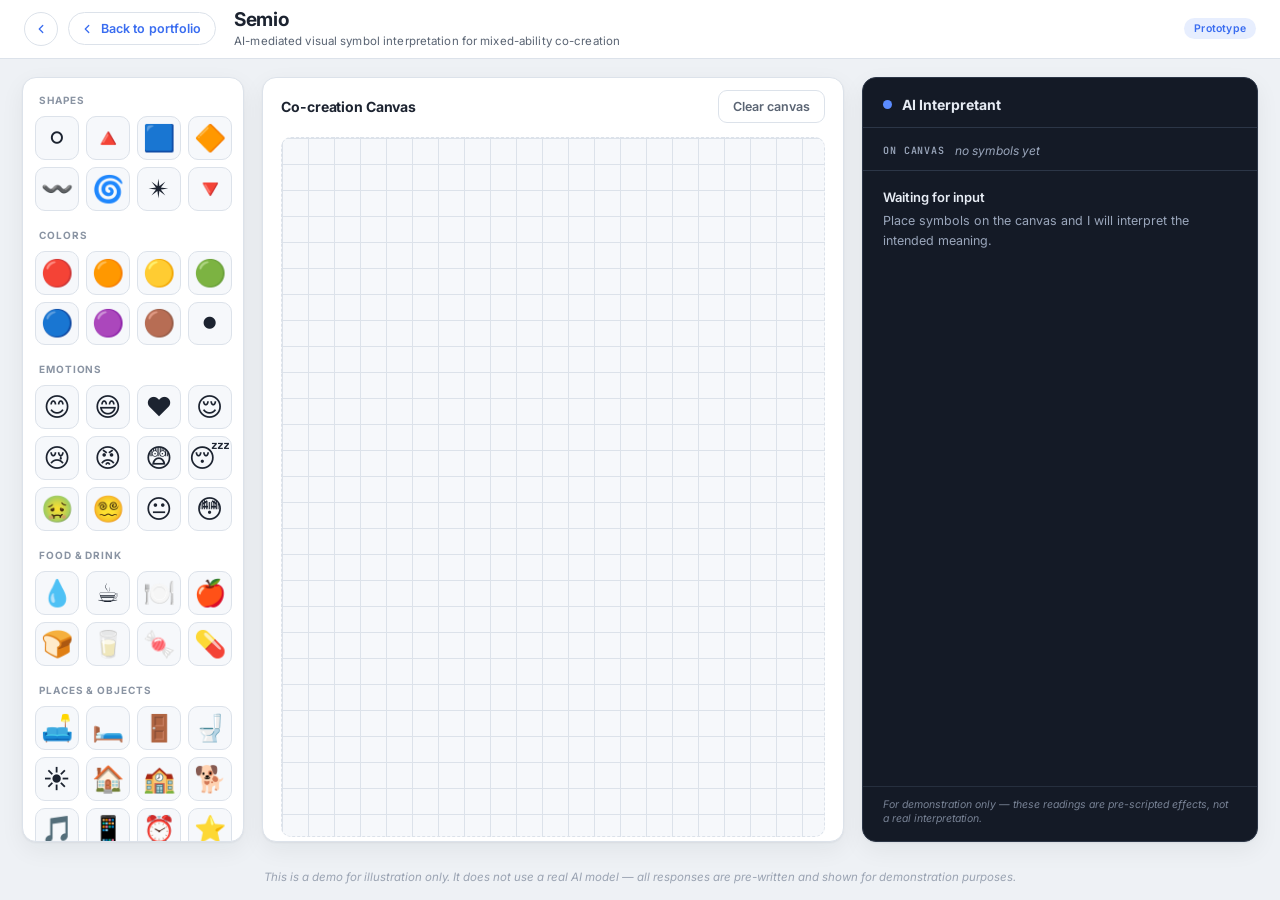
==== app.html @ 7b72c663 "Add files via upload" ====
<!DOCTYPE html>
<html lang="en">
<head>
  <meta charset="UTF-8" />
  <meta name="viewport" content="width=device-width, initial-scale=1.0" />
  <title>Semio — Prototype Workspace</title>
  <link rel="preconnect" href="https://fonts.googleapis.com" />
  <link rel="preconnect" href="https://fonts.gstatic.com" crossorigin />
  <link href="https://fonts.googleapis.com/css2?family=Inter:wght@400;500;600;700&family=JetBrains+Mono:wght@400;500&display=swap" rel="stylesheet" />
  <link rel="stylesheet" href="style.css" />
</head>
<body>
  <header class="app-header">
    <div class="header-left">
      <a href="index.html" class="back-portfolio back-prev" aria-label="Back to previous page">
        <svg width="14" height="14" viewBox="0 0 24 24" fill="none" aria-hidden="true">
          <path d="M15 6l-6 6 6 6" stroke="currentColor" stroke-width="2.2" stroke-linecap="round" stroke-linejoin="round"/>
        </svg>
      </a>
      <a href="https://celso.cc" class="back-portfolio" aria-label="Back to portfolio">
        <svg width="14" height="14" viewBox="0 0 24 24" fill="none" aria-hidden="true">
          <path d="M15 6l-6 6 6 6" stroke="currentColor" stroke-width="2.2" stroke-linecap="round" stroke-linejoin="round"/>
        </svg>
        Back to portfolio
      </a>
      <div class="brand-text">
        <h1>Semio</h1>
        <p class="app-subtitle">AI-mediated visual symbol interpretation for mixed-ability co-creation</p>
      </div>
    </div>
    <div class="header-right">
      <div class="header-tag">Prototype</div>
    </div>
  </header>

  <main class="workspace" aria-label="Three-column workspace">
    <!-- LEFT: Symbol Library -->
    <section class="panel panel-left" aria-label="Symbol library">
      <div id="library" class="library" role="list"></div>
    </section>

    <!-- CENTER: Co-creation Canvas -->
    <section class="panel panel-center" aria-label="Co-creation canvas">
      <div class="panel-head canvas-head">
        <h2>Co-creation Canvas</h2>
        <div class="canvas-actions">
          <button id="clear-btn" class="btn btn-ghost" type="button">Clear canvas</button>
        </div>
      </div>

      <div id="canvas" class="canvas" aria-label="Drop symbols here"></div>
    </section>

    <!-- RIGHT: AI Interpretant Panel -->
    <aside class="panel panel-right" aria-label="AI interpretant panel">
      <div class="ai-head">
        <span class="ai-dot" aria-hidden="true"></span>
        <h2>AI Interpretant</h2>
      </div>

      <div class="tag-strip" aria-label="Active symbols">
        <span class="tag-strip-label">On canvas</span>
        <div id="tag-list" class="tag-list"></div>
      </div>

      <div id="ai-body" class="ai-body">
        <div class="ai-idle" id="ai-idle">
          <p class="ai-idle-title">Waiting for input</p>
          <p class="ai-idle-text">Place symbols on the canvas and I will interpret the intended meaning.</p>
        </div>
      </div>

      <p class="ai-disclaimer">For demonstration only — these readings are pre-scripted effects, not a real interpretation.</p>
    </aside>
  </main>

  <footer class="app-footer">
    <span class="footer-note">This is a demo for illustration only. It does not use a real AI model — all responses are pre-written and shown for demonstration purposes.</span>
  </footer>

  <script src="data.js"></script>
  <script src="app.js"></script>
</body>
</html>
---- style.css ----
/* =============================================================
 * style.css — Semiotic AI Translator (research prototype)
 * Tool-style restraint: calm surfaces, one accent, high contrast.
 * ============================================================= */

:root {
  --bg:          #eef1f5;
  --surface:     #ffffff;
  --surface-2:   #f6f8fb;
  --ink:         #1c2330;
  --ink-soft:    #5a6473;
  --ink-faint:   #8a94a3;
  --line:        #dce2ea;
  --accent:      #3a6df0;
  --accent-soft: #e7eefe;
  --ai-bg:       #141a26;
  --ai-bg-2:     #1d2533;
  --ai-line:     #2c3647;
  --ai-ink:      #e7ecf4;
  --ai-ink-soft: #9aa6bb;
  --ai-glow:     #5b8cff;
  --good:        #2fae66;
  --warn:        #e0883a;
  --radius:      14px;
  --radius-sm:   10px;
  --shadow:      0 1px 2px rgba(20,26,38,.05), 0 8px 24px rgba(20,26,38,.06);
  --font:        "Inter", system-ui, -apple-system, "Segoe UI", sans-serif;
  --mono:        "JetBrains Mono", ui-monospace, "SFMono-Regular", monospace;
}

* { box-sizing: border-box; margin: 0; padding: 0; }

html, body { height: 100%; }

body {
  font-family: var(--font);
  color: var(--ink);
  background: var(--bg);
  display: flex;
  flex-direction: column;
  min-height: 100vh;
  -webkit-font-smoothing: antialiased;
}

/* ---------- Header ---------- */
.app-header {
  display: flex;
  align-items: center;
  justify-content: space-between;
  padding: 10px 24px;
  background: var(--surface);
  border-bottom: 1px solid var(--line);
}
.app-header h1 { font-size: 19px; font-weight: 700; letter-spacing: -.02em; line-height: 1.1; }
.header-left { display: flex; align-items: center; gap: 10px; }
.header-left .brand-text { margin-left: 8px; }
.app-subtitle { font-size: 11.5px; color: var(--ink-soft); margin-top: 3px; letter-spacing: .01em; }
.header-tag {
  font-size: 10.5px;
  font-weight: 600;
  color: var(--accent);
  background: var(--accent-soft);
  padding: 4px 10px;
  border-radius: 999px;
  letter-spacing: .02em;
}
.header-right { display: flex; align-items: center; gap: 14px; }
.header-back {
  font-size: 12px;
  font-weight: 600;
  color: var(--ink-soft);
  text-decoration: none;
  padding: 5px 0;
  transition: color .12s ease;
}
.header-back:hover { color: var(--accent); }

/* ---------- Workspace (3 columns) ---------- */
.workspace {
  flex: 1;
  display: grid;
  grid-template-columns: 18% 1fr 32%;
  gap: 18px;
  padding: 18px 22px;
  min-height: 0;
}
.panel {
  background: var(--surface);
  border: 1px solid var(--line);
  border-radius: var(--radius);
  box-shadow: var(--shadow);
  display: flex;
  flex-direction: column;
  min-height: 0;
}
.panel-head { padding: 18px 18px 12px; }
.panel-head h2 { font-size: 14px; font-weight: 700; letter-spacing: -.01em; }
.panel-sub { font-size: 12px; color: var(--ink-soft); margin-top: 3px; line-height: 1.4; }

/* ---------- Left: Library ---------- */
.panel-left { overflow: hidden; }
.library {
  overflow-y: auto;
  padding: 14px 12px 18px;
  display: flex;
  flex-direction: column;
  gap: 6px;
}
.lib-cat {
  font-size: 10px;
  font-weight: 700;
  text-transform: uppercase;
  letter-spacing: .09em;
  color: var(--ink-faint);
  padding: 12px 4px 4px;
}
.lib-cat:first-child { padding-top: 2px; }
.lib-grid {
  display: grid;
  grid-template-columns: repeat(4, 1fr);
  gap: 7px;
}
.lib-item {
  aspect-ratio: 1 / 1;
  background: var(--surface-2);
  border: 1px solid var(--line);
  border-radius: var(--radius-sm);
  display: flex;
  align-items: center;
  justify-content: center;
  cursor: grab;
  user-select: none;
  transition: transform .12s ease, border-color .12s ease, box-shadow .12s ease;
}
.lib-item:hover {
  border-color: var(--accent);
  transform: translateY(-2px);
  box-shadow: 0 4px 12px rgba(58,109,240,.12);
}
.lib-item:active { cursor: grabbing; transform: scale(.95); }
.lib-item .emoji { font-size: 26px; line-height: 1; }

/* ---------- Center: Canvas ---------- */
.panel-center { overflow: hidden; }
.canvas-head {
  display: flex;
  align-items: center;
  justify-content: space-between;
  gap: 12px;
  padding: 12px 18px 10px;
}
.btn {
  font-family: var(--font);
  font-size: 12.5px;
  font-weight: 600;
  border-radius: 9px;
  padding: 8px 14px;
  cursor: pointer;
  border: 1px solid transparent;
  transition: background .12s ease, border-color .12s ease, color .12s ease;
}
.btn-ghost {
  background: var(--surface);
  border-color: var(--line);
  color: var(--ink-soft);
}
.btn-ghost:hover { border-color: var(--warn); color: var(--warn); }
.btn-primary {
  background: var(--accent);
  border-color: var(--accent);
  color: #fff;
}
.btn-primary:hover { background: #2f5fde; border-color: #2f5fde; }

.canvas {
  position: relative;
  flex: 1;
  margin: 4px 18px;
  border-radius: var(--radius-sm);
  background-color: var(--surface-2);
  background-image:
    linear-gradient(var(--line) 1px, transparent 1px),
    linear-gradient(90deg, var(--line) 1px, transparent 1px);
  background-size: 26px 26px;
  border: 1px dashed var(--line);
  overflow: hidden;
  min-height: 0;
  transition: border-color .15s ease, background-color .15s ease;
}
.canvas.drag-over {
  border-color: var(--accent);
  background-color: var(--accent-soft);
}

.canvas-hint {
  position: absolute;
  inset: 0;
  display: flex;
  flex-direction: column;
  align-items: center;
  justify-content: center;
  gap: 6px;
  color: var(--ink-faint);
  pointer-events: none;
  text-align: center;
  padding: 20px;
}
.canvas-hint.hidden { display: none; }
.hint-icon { font-size: 34px; opacity: .5; }
.canvas-hint p { font-size: 13px; }
.hint-sub { font-size: 18px; letter-spacing: 4px; opacity: .8; }

/* placed symbol token — frameless, free-floating */
.token {
  position: absolute;
  display: flex;
  align-items: center;
  justify-content: center;
  width: 58px;
  height: 58px;
  font-size: 40px;
  line-height: 1;
  background: transparent;
  border: none;
  box-shadow: none;
  cursor: grab;
  user-select: none;
  touch-action: none;
  transition: transform .15s ease, filter .15s ease;
}
.token:active { cursor: grabbing; }
.token .token-remove {
  position: absolute;
  top: -7px; right: -7px;
  width: 18px; height: 18px;
  border-radius: 50%;
  background: var(--ink);
  color: #fff;
  font-size: 12px;
  line-height: 18px;
  text-align: center;
  border: none;
  cursor: pointer;
  opacity: 0;
  transition: opacity .12s ease;
}
.token:hover .token-remove { opacity: 1; }
.token.focused {
  transform: scale(1.12);
  animation: tokenGlow 1.4s ease-in-out infinite;
}
@keyframes tokenGlow {
  0%,100% { filter: drop-shadow(0 0 5px rgba(91,140,255,.55)); }
  50%     { filter: drop-shadow(0 0 11px rgba(91,140,255,.85)); }
}

/* ---------- Tag strip (inside dark AI panel) ---------- */
.tag-strip {
  display: flex;
  align-items: flex-start;
  gap: 10px;
  padding: 12px 20px;
  border-bottom: 1px solid var(--ai-line);
  flex-wrap: wrap;
}
.tag-strip-label {
  font-family: var(--mono);
  font-size: 10px;
  text-transform: uppercase;
  letter-spacing: .08em;
  font-weight: 600;
  color: var(--ai-ink-soft);
  padding-top: 4px;
  flex-shrink: 0;
}
.tag-list { display: flex; gap: 6px; flex-wrap: wrap; }
.tag {
  display: inline-flex;
  align-items: center;
  gap: 5px;
  font-size: 12px;
  background: var(--ai-bg-2);
  color: var(--ai-ink);
  border: 1px solid var(--ai-line);
  border-radius: 999px;
  padding: 4px 10px;
  font-weight: 500;
}
.tag .t-emoji { font-size: 13px; }
.tag-empty { font-size: 12px; color: var(--ai-ink-soft); font-style: italic; padding-top: 3px; }

/* ---------- Right: AI panel (dark) ---------- */
.panel-right {
  background: var(--ai-bg);
  border-color: var(--ai-line);
  color: var(--ai-ink);
  overflow: hidden;
}
.ai-head {
  display: flex;
  align-items: center;
  gap: 10px;
  padding: 18px 20px 14px;
  border-bottom: 1px solid var(--ai-line);
}
.ai-head h2 { font-size: 14px; font-weight: 700; color: var(--ai-ink); }
.ai-dot {
  width: 9px; height: 9px; border-radius: 50%;
  background: var(--ai-glow);
  box-shadow: 0 0 0 0 rgba(91,140,255,.5);
  animation: aiPulse 2s infinite;
}
@keyframes aiPulse {
  0%   { box-shadow: 0 0 0 0 rgba(91,140,255,.5); }
  70%  { box-shadow: 0 0 0 8px rgba(91,140,255,0); }
  100% { box-shadow: 0 0 0 0 rgba(91,140,255,0); }
}
.ai-body {
  flex: 1;
  overflow-y: auto;
  padding: 18px 20px 22px;
}
.ai-idle { color: var(--ai-ink-soft); }
.ai-idle-title { font-size: 13px; font-weight: 600; color: var(--ai-ink); margin-bottom: 6px; }
.ai-idle-text { font-size: 12.5px; line-height: 1.6; }

/* typing indicator */
.ai-typing {
  display: flex;
  align-items: center;
  gap: 6px;
  font-family: var(--mono);
  font-size: 12px;
  color: var(--ai-ink-soft);
}
.ai-typing .dots { display: inline-flex; gap: 4px; }
.ai-typing .dots span {
  width: 6px; height: 6px; border-radius: 50%;
  background: var(--ai-glow);
  animation: blink 1.2s infinite;
}
.ai-typing .dots span:nth-child(2) { animation-delay: .2s; }
.ai-typing .dots span:nth-child(3) { animation-delay: .4s; }
@keyframes blink { 0%,80%,100% { opacity: .25; } 40% { opacity: 1; } }

/* result — one primary translation + two secondary readings */
.ai-result { animation: fadeUp .35s ease both; }
@keyframes fadeUp { from { opacity: 0; transform: translateY(8px); } to { opacity: 1; transform: none; } }

/* primary: the loudest element in the panel */
.translation {
  font-size: 20px;
  line-height: 1.5;
  color: var(--ai-ink);
  font-weight: 600;
  letter-spacing: -.01em;
}

/* secondary: tappable choice cards — a higher-priority element */
.options-block {
  margin-top: 22px;
  padding-top: 18px;
  border-top: 1px solid var(--ai-line);
}
.options-lead {
  font-size: 11px;
  font-family: var(--mono);
  letter-spacing: .03em;
  color: var(--ai-ink-soft);
  margin: 0 0 12px;
  transition: color .2s ease;
}

.options { display: flex; flex-direction: column; gap: 9px; }
.option {
  display: flex;
  align-items: flex-start;
  gap: 11px;
  width: 100%;
  text-align: left;
  font-family: var(--font);
  font-size: 14px;
  line-height: 1.45;
  color: var(--ai-ink);
  background: var(--ai-bg-2);
  border: 1px solid var(--ai-line);
  border-radius: var(--radius-sm);
  padding: 13px 14px;
  cursor: pointer;
  transition: border-color .15s ease, background .15s ease, transform .1s ease;
}
.option:hover {
  border-color: var(--ai-glow);
  background: #232d3d;
}
.option:active { transform: scale(.99); }

/* the radio dot that fills in when chosen */
.option-tick {
  flex-shrink: 0;
  width: 14px; height: 14px;
  margin-top: 3px;
  border: 1.5px solid var(--ai-ink-soft);
  border-radius: 50%;
  transition: border-color .15s ease, background .15s ease;
}
.option-text { flex: 1; }

/* chosen state — solid fill, no checkmark (simulated "the AI learned this") */
.option.is-chosen {
  border-color: var(--ai-glow);
  background: var(--ai-glow);
  color: #fff;
}
.option.is-chosen .option-tick {
  border-color: #fff;
  background: #fff;
}

/* micro disclaimer pinned to the bottom of the AI panel */
.ai-disclaimer {
  margin: 0;
  padding: 11px 20px 14px;
  border-top: 1px solid var(--ai-line);
  font-size: 10.5px;
  line-height: 1.4;
  font-style: italic;
  color: var(--ai-ink-soft);
  opacity: .75;
}

/* ---------- Footer (blends into the gray page background) ---------- */
.app-footer {
  display: flex;
  align-items: center;
  justify-content: center;
  padding: 10px 28px 16px;
  background: transparent;
  border: none;
  font-size: 11.5px;
  color: #9aa3b2;
}
.footer-note { font-style: italic; }

/* ---------- Scrollbars ---------- */
.library::-webkit-scrollbar, .ai-body::-webkit-scrollbar { width: 8px; }
.library::-webkit-scrollbar-thumb { background: var(--line); border-radius: 8px; }
.ai-body::-webkit-scrollbar-thumb { background: var(--ai-line); border-radius: 8px; }

/* ---------- Responsive fallback ---------- */
@media (max-width: 1024px) {
  .workspace { grid-template-columns: 1fr; grid-auto-rows: minmax(220px, auto); }
  .canvas { min-height: 320px; }
}

/* =============================================================
 * Landing page (index.html) — compact, fits within one screen
 * ============================================================= */
body.landing {
  display: flex;
  flex-direction: column;
  min-height: 100vh;
  background: var(--bg);
}

/* nav */
.lp-nav {
  flex-shrink: 0;
  display: flex;
  align-items: center;
  justify-content: space-between;
  padding: 12px 28px;
  background: var(--surface);
  border-bottom: 1px solid var(--line);
}
.lp-nav-brand { display: flex; align-items: center; gap: 12px; }
.lp-logo { font-size: 18px; font-weight: 700; letter-spacing: -.02em; color: var(--ink); }
.lp-nav-tag {
  font-size: 10.5px;
  font-weight: 600;
  color: var(--accent);
  background: var(--accent-soft);
  padding: 4px 10px;
  border-radius: 999px;
}
.lp-nav-cta {
  font-size: 13px;
  font-weight: 600;
  color: var(--accent);
  text-decoration: none;
  transition: color .12s ease;
}
.lp-nav-cta:hover { color: #2f5fde; }

.lp-main {
  flex: 1;
  display: flex;
  flex-direction: column;
  justify-content: center;
  gap: 30px;
  max-width: 920px;
  width: 100%;
  margin: 0 auto;
  padding: 28px 28px;
}

/* hero */
.lp-hero { text-align: center; }
.lp-eyebrow {
  font-family: var(--mono);
  font-size: 11.5px;
  letter-spacing: .05em;
  color: var(--ink-faint);
  text-transform: uppercase;
  margin-bottom: 16px;
}
.lp-title {
  font-size: clamp(28px, 4vw, 42px);
  font-weight: 700;
  line-height: 1.12;
  letter-spacing: -.025em;
  color: var(--ink);
  max-width: 760px;
  margin: 0 auto;
}
.lp-lede {
  margin: 18px auto 0;
  max-width: 580px;
  font-size: 16px;
  line-height: 1.6;
  color: var(--ink-soft);
}
.lp-hero-actions { margin-top: 26px; display: flex; justify-content: center; flex-wrap: wrap; gap: 12px; }
.lp-btn {
  font-size: 14px;
  padding: 11px 22px;
  text-decoration: none;
  display: inline-flex;
  align-items: center;
}

/* how-it-works steps */
.lp-section { text-align: center; }
.lp-kicker {
  display: block;
  font-family: var(--mono);
  font-size: 11px;
  letter-spacing: .06em;
  text-transform: uppercase;
  color: var(--accent);
  margin-bottom: 16px;
}
.lp-steps {
  display: grid;
  grid-template-columns: repeat(3, 1fr);
  gap: 14px;
  max-width: 820px;
  margin: 0 auto;
}
.lp-step {
  background: var(--surface);
  border: 1px solid var(--line);
  border-radius: var(--radius);
  box-shadow: var(--shadow);
  padding: 18px 18px 20px;
  text-align: left;
}
.lp-step-num {
  display: inline-flex;
  align-items: center;
  justify-content: center;
  width: 28px; height: 28px;
  border-radius: 50%;
  background: var(--accent-soft);
  color: var(--accent);
  font-weight: 700;
  font-size: 13px;
  margin-bottom: 12px;
}
.lp-step-title { font-size: 14.5px; font-weight: 700; color: var(--ink); margin-bottom: 6px; }
.lp-step-text { font-size: 13px; line-height: 1.55; color: var(--ink-soft); }

/* compact note line */
.lp-note {
  max-width: 700px;
  margin: 0 auto;
  text-align: center;
  font-size: 12.5px;
  line-height: 1.6;
  color: var(--ink-faint);
}
.lp-note strong { color: var(--ink-soft); font-weight: 600; }

/* footer */
.lp-footer {
  flex-shrink: 0;
  text-align: center;
  padding: 14px 28px 18px;
  border-top: 1px solid var(--line);
}
.lp-footer-line { font-size: 11.5px; font-style: italic; color: var(--ink-faint); }

@media (max-width: 720px) {
  .lp-steps { grid-template-columns: 1fr; }
  .lp-main { gap: 24px; }
}

/* =============================================================
 * Back-to-portfolio button (fixed, both pages)
 * ============================================================= */
.back-portfolio {
  position: fixed;
  top: 14px;
  left: 16px;
  z-index: 60;
  display: inline-flex;
  align-items: center;
  gap: 7px;
  padding: 8px 14px 8px 11px;
  border-radius: 999px;
  font-family: var(--font);
  font-size: 12.5px;
  font-weight: 600;
  letter-spacing: .005em;
  color: var(--accent);
  background: rgba(255, 255, 255, .82);
  border: 1px solid var(--line);
  backdrop-filter: blur(12px) saturate(140%);
  -webkit-backdrop-filter: blur(12px) saturate(140%);
  box-shadow: var(--shadow);
  text-decoration: none;
  transition: background .15s ease, border-color .15s ease, box-shadow .15s ease, color .15s ease;
}
.back-portfolio:hover {
  background: var(--accent-soft);
  border-color: var(--accent);
  box-shadow: 0 6px 18px -8px rgba(58,109,240,.35);
}
.back-portfolio svg { transition: transform .22s cubic-bezier(.22,.61,.36,1); }
.back-portfolio:hover svg { transform: translateX(-2px); }

/* On the prototype workspace, the app header already sits at the top-left,
   so the button reflows into the header instead of overlapping the brand. */
.app-header .back-portfolio {
  position: static;
  box-shadow: none;
  backdrop-filter: none;
  -webkit-backdrop-filter: none;
  background: var(--surface);
}

/* On the landing page the button lives inside the nav bar (left slot),
   so it flows in place rather than floating over the page. */
.lp-nav .back-portfolio {
  position: static;
  box-shadow: none;
  backdrop-filter: none;
  -webkit-backdrop-filter: none;
  background: var(--surface-2);
}

/* Icon-only round "back to previous page" button (prototype header),
   visually distinct from the labelled "Back to portfolio" pill. */
.back-prev {
  width: 34px;
  height: 34px;
  padding: 0;
  gap: 0;
  border-radius: 50%;
  justify-content: center;
}

@media (prefers-reduced-motion: reduce) {
  .back-portfolio, .back-portfolio svg { transition: none; }
}
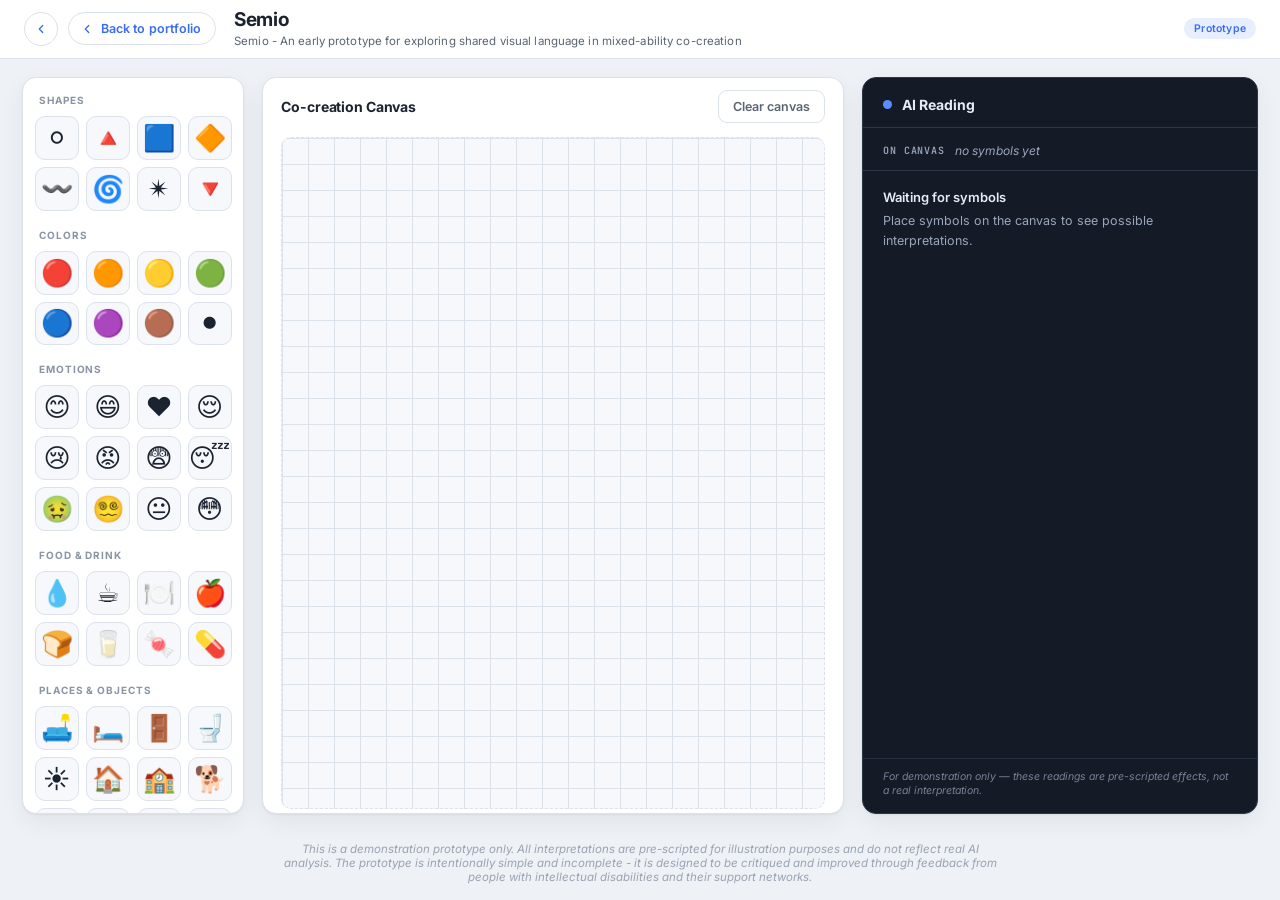
==== commit 852957e1: "Add files via upload" ====
--- a/app.html
+++ b/app.html
@@ -25,7 +25,7 @@
       </a>
       <div class="brand-text">
         <h1>Semio</h1>
-        <p class="app-subtitle">AI-mediated visual symbol interpretation for mixed-ability co-creation</p>
+        <p class="app-subtitle">Semio - An early prototype for exploring shared visual language in mixed-ability co-creation</p>
       </div>
     </div>
     <div class="header-right">
@@ -55,7 +55,7 @@
     <aside class="panel panel-right" aria-label="AI interpretant panel">
       <div class="ai-head">
         <span class="ai-dot" aria-hidden="true"></span>
-        <h2>AI Interpretant</h2>
+        <h2>AI Reading</h2>
       </div>
 
       <div class="tag-strip" aria-label="Active symbols">
@@ -65,8 +65,8 @@
 
       <div id="ai-body" class="ai-body">
         <div class="ai-idle" id="ai-idle">
-          <p class="ai-idle-title">Waiting for input</p>
-          <p class="ai-idle-text">Place symbols on the canvas and I will interpret the intended meaning.</p>
+          <p class="ai-idle-title">Waiting for symbols</p>
+          <p class="ai-idle-text">Place symbols on the canvas to see possible interpretations.</p>
         </div>
       </div>
 
@@ -75,7 +75,7 @@
   </main>
 
   <footer class="app-footer">
-    <span class="footer-note">This is a demo for illustration only. It does not use a real AI model — all responses are pre-written and shown for demonstration purposes.</span>
+    <span class="footer-note">This is a demonstration prototype only. All interpretations are pre-scripted for illustration purposes and do not reflect real AI analysis. The prototype is intentionally simple and incomplete - it is designed to be critiqued and improved through feedback from people with intellectual disabilities and their support networks.</span>
   </footer>
 
   <script src="data.js"></script>
--- a/style.css
+++ b/style.css
@@ -440,7 +440,7 @@
   font-size: 11.5px;
   color: #9aa3b2;
 }
-.footer-note { font-style: italic; }
+.footer-note { font-style: italic; max-width: 720px; text-align: center; }
 
 /* ---------- Scrollbars ---------- */
 .library::-webkit-scrollbar, .ai-body::-webkit-scrollbar { width: 8px; }
@@ -525,7 +525,7 @@
 }
 .lp-lede {
   margin: 18px auto 0;
-  max-width: 580px;
+  max-width: 660px;
   font-size: 16px;
   line-height: 1.6;
   color: var(--ink-soft);
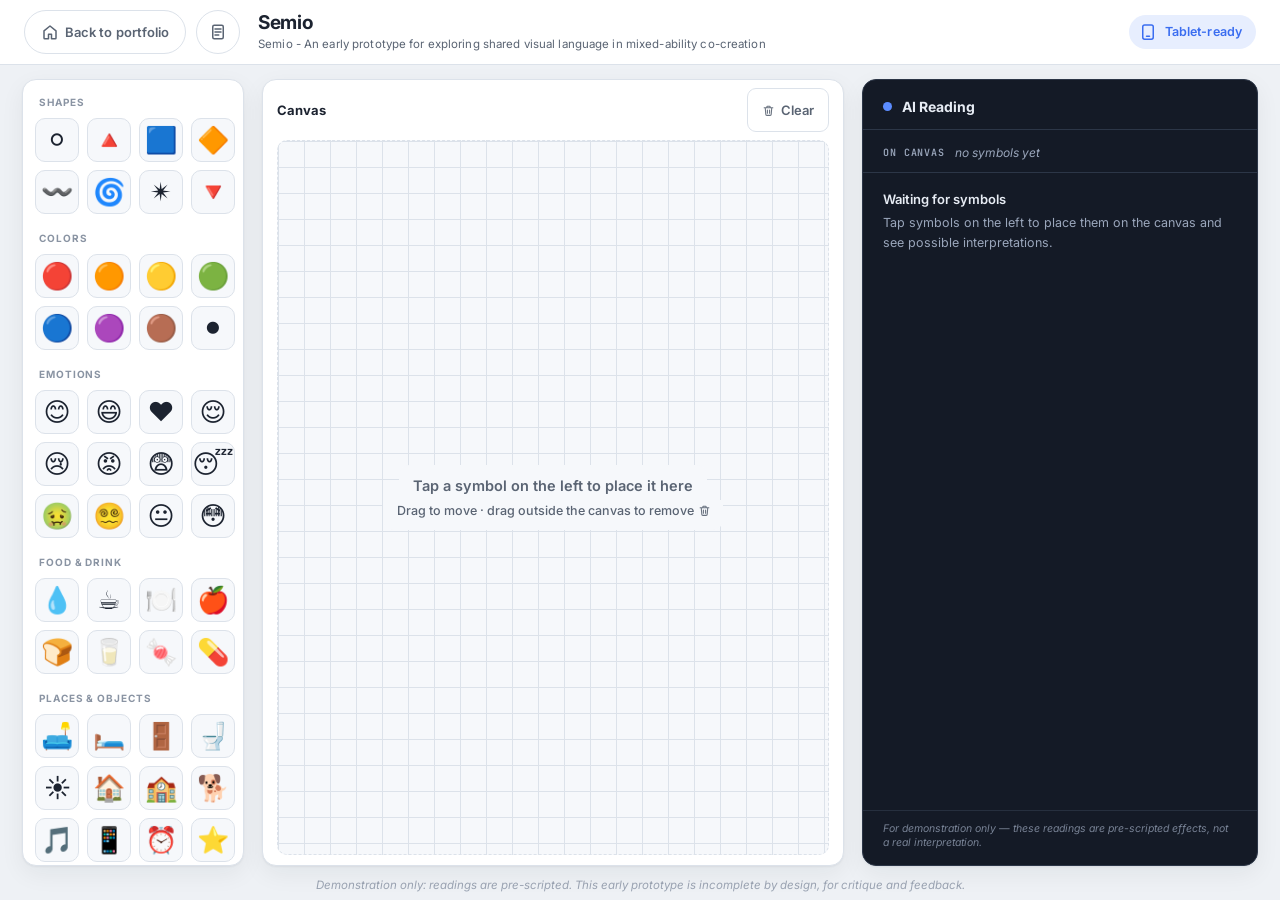
==== commit 5f0dc220: "Add files via upload" ====
--- a/app.html
+++ b/app.html
@@ -12,16 +12,17 @@
 <body>
   <header class="app-header">
     <div class="header-left">
-      <a href="index.html" class="back-portfolio back-prev" aria-label="Back to previous page">
-        <svg width="14" height="14" viewBox="0 0 24 24" fill="none" aria-hidden="true">
-          <path d="M15 6l-6 6 6 6" stroke="currentColor" stroke-width="2.2" stroke-linecap="round" stroke-linejoin="round"/>
-        </svg>
-      </a>
       <a href="https://celso.cc" class="back-portfolio" aria-label="Back to portfolio">
-        <svg width="14" height="14" viewBox="0 0 24 24" fill="none" aria-hidden="true">
-          <path d="M15 6l-6 6 6 6" stroke="currentColor" stroke-width="2.2" stroke-linecap="round" stroke-linejoin="round"/>
+        <svg width="18" height="18" viewBox="0 0 24 24" fill="none" aria-hidden="true">
+          <path d="M4 10.5L12 4l8 6.5V20a1 1 0 0 1-1 1h-5v-6h-4v6H5a1 1 0 0 1-1-1v-9.5z" stroke="currentColor" stroke-width="2" stroke-linecap="round" stroke-linejoin="round"/>
         </svg>
         Back to portfolio
+      </a>
+      <a href="index.html" class="back-portfolio back-prev" aria-label="Back to previous page">
+        <svg width="18" height="18" viewBox="0 0 24 24" fill="none" aria-hidden="true">
+          <rect x="5" y="3" width="14" height="18" rx="2" stroke="currentColor" stroke-width="2"/>
+          <path d="M8 8h8M8 12h8M8 16h5" stroke="currentColor" stroke-width="2" stroke-linecap="round"/>
+        </svg>
       </a>
       <div class="brand-text">
         <h1>Semio</h1>
@@ -29,7 +30,13 @@
       </div>
     </div>
     <div class="header-right">
-      <div class="header-tag">Prototype</div>
+      <div class="header-tag header-tag-tablet" title="Touch-friendly: tap to place, drag to move, drag out to remove">
+        <svg class="header-tag-icon" width="18" height="18" viewBox="0 0 24 24" fill="none" aria-hidden="true">
+          <rect x="5" y="2.5" width="14" height="19" rx="2.5" stroke="currentColor" stroke-width="2"/>
+          <path d="M10 17.5h4" stroke="currentColor" stroke-width="2" stroke-linecap="round"/>
+        </svg>
+        <span>Tablet-ready</span>
+      </div>
     </div>
   </header>
 
@@ -42,13 +49,23 @@
     <!-- CENTER: Co-creation Canvas -->
     <section class="panel panel-center" aria-label="Co-creation canvas">
       <div class="panel-head canvas-head">
-        <h2>Co-creation Canvas</h2>
+        <h2>Canvas</h2>
         <div class="canvas-actions">
-          <button id="clear-btn" class="btn btn-ghost" type="button">Clear canvas</button>
+          <button id="clear-btn" class="btn btn-ghost btn-with-icon btn-clear" type="button" title="Clear canvas" aria-label="Clear canvas">
+            <svg width="13" height="13" viewBox="0 0 24 24" fill="none" aria-hidden="true">
+              <path d="M4 7h16M9 7V5a1 1 0 0 1 1-1h4a1 1 0 0 1 1 1v2M6 7l1 12a2 2 0 0 0 2 2h6a2 2 0 0 0 2-2l1-12M10 11v6M14 11v6" stroke="currentColor" stroke-width="2" stroke-linecap="round" stroke-linejoin="round"/>
+            </svg>
+            Clear
+          </button>
         </div>
       </div>
 
-      <div id="canvas" class="canvas" aria-label="Drop symbols here"></div>
+      <div id="canvas" class="canvas" aria-label="Canvas — tap symbols on the left to place them here">
+        <div id="canvas-hint" class="canvas-hint">
+          <p class="hint-main">Tap a symbol on the left to place it here</p>
+          <p class="hint-sub">Drag to move · drag outside the canvas to remove<svg class="hint-trash-icon" width="13" height="13" viewBox="0 0 24 24" fill="none" aria-hidden="true"><path d="M4 7h16M9 7V5a1 1 0 0 1 1-1h4a1 1 0 0 1 1 1v2M6 7l1 12a2 2 0 0 0 2 2h6a2 2 0 0 0 2-2l1-12M10 11v6M14 11v6" stroke="currentColor" stroke-width="2" stroke-linecap="round" stroke-linejoin="round"/></svg></p>
+        </div>
+      </div>
     </section>
 
     <!-- RIGHT: AI Interpretant Panel -->
@@ -66,7 +83,7 @@
       <div id="ai-body" class="ai-body">
         <div class="ai-idle" id="ai-idle">
           <p class="ai-idle-title">Waiting for symbols</p>
-          <p class="ai-idle-text">Place symbols on the canvas to see possible interpretations.</p>
+          <p class="ai-idle-text">Tap symbols on the left to place them on the canvas and see possible interpretations.</p>
         </div>
       </div>
 
@@ -75,7 +92,7 @@
   </main>
 
   <footer class="app-footer">
-    <span class="footer-note">This is a demonstration prototype only. All interpretations are pre-scripted for illustration purposes and do not reflect real AI analysis. The prototype is intentionally simple and incomplete - it is designed to be critiqued and improved through feedback from people with intellectual disabilities and their support networks.</span>
+    <span class="footer-note">Demonstration only: readings are pre-scripted. This early prototype is incomplete by design, for critique and feedback.</span>
   </footer>
 
   <script src="data.js"></script>
--- a/style.css
+++ b/style.css
@@ -26,6 +26,8 @@
   --shadow:      0 1px 2px rgba(20,26,38,.05), 0 8px 24px rgba(20,26,38,.06);
   --font:        "Inter", system-ui, -apple-system, "Segoe UI", sans-serif;
   --mono:        "JetBrains Mono", ui-monospace, "SFMono-Regular", monospace;
+  /* Apple HIG / Material-aligned minimum touch target */
+  --touch-min:   44px;
 }
 
 * { box-sizing: border-box; margin: 0; padding: 0; }
@@ -40,6 +42,13 @@
   flex-direction: column;
   min-height: 100vh;
   -webkit-font-smoothing: antialiased;
+}
+
+/* Prototype workspace: lock to viewport so the three panels claim leftover height */
+body:not(.landing) {
+  height: 100vh;
+  height: 100dvh;
+  overflow: hidden;
 }
 
 /* ---------- Header ---------- */
@@ -56,13 +65,26 @@
 .header-left .brand-text { margin-left: 8px; }
 .app-subtitle { font-size: 11.5px; color: var(--ink-soft); margin-top: 3px; letter-spacing: .01em; }
 .header-tag {
-  font-size: 10.5px;
+  display: inline-flex;
+  align-items: center;
+  gap: 8px;
+  font-size: 12.5px;
   font-weight: 600;
   color: var(--accent);
   background: var(--accent-soft);
-  padding: 4px 10px;
+  padding: 8px 14px 8px 10px;
   border-radius: 999px;
-  letter-spacing: .02em;
+  letter-spacing: .01em;
+  line-height: 1;
+  user-select: none;
+}
+/* Inline stroke icon — matches house / document chrome */
+.header-tag-icon {
+  display: block;
+  width: 18px;
+  height: 18px;
+  flex-shrink: 0;
+  color: inherit;
 }
 .header-right { display: flex; align-items: center; gap: 14px; }
 .header-back {
@@ -81,8 +103,11 @@
   display: grid;
   grid-template-columns: 18% 1fr 32%;
   gap: 18px;
-  padding: 18px 22px;
+  padding: 14px 22px 8px;
   min-height: 0;
+  position: relative;
+  /* allow canvas spotlight shadow to paint over side panels */
+  isolation: auto;
 }
 .panel {
   background: var(--surface);
@@ -118,10 +143,12 @@
 .lib-grid {
   display: grid;
   grid-template-columns: repeat(4, 1fr);
-  gap: 7px;
+  gap: 8px;
 }
 .lib-item {
   aspect-ratio: 1 / 1;
+  min-width: var(--touch-min);
+  min-height: var(--touch-min);
   background: var(--surface-2);
   border: 1px solid var(--line);
   border-radius: var(--radius-sm);
@@ -130,6 +157,8 @@
   justify-content: center;
   cursor: grab;
   user-select: none;
+  -webkit-tap-highlight-color: transparent;
+  touch-action: manipulation;
   transition: transform .12s ease, border-color .12s ease, box-shadow .12s ease;
 }
 .lib-item:hover {
@@ -137,26 +166,34 @@
   transform: translateY(-2px);
   box-shadow: 0 4px 12px rgba(58,109,240,.12);
 }
-.lib-item:active { cursor: grabbing; transform: scale(.95); }
-.lib-item .emoji { font-size: 26px; line-height: 1; }
+.lib-item:active { cursor: grabbing; transform: scale(.95); border-color: var(--accent); }
+.lib-item .emoji { font-size: 26px; line-height: 1; pointer-events: none; }
 
 /* ---------- Center: Canvas ---------- */
-.panel-center { overflow: hidden; }
 .canvas-head {
   display: flex;
   align-items: center;
   justify-content: space-between;
-  gap: 12px;
-  padding: 12px 18px 10px;
+  gap: 10px;
+  padding: 8px 14px 6px;
+}
+.canvas-head h2 {
+  font-size: 13px;
+  font-weight: 700;
+  letter-spacing: -.01em;
 }
 .btn {
   font-family: var(--font);
-  font-size: 12.5px;
+  font-size: 13px;
   font-weight: 600;
   border-radius: 9px;
-  padding: 8px 14px;
+  min-height: var(--touch-min);
+  min-width: var(--touch-min);
+  padding: 10px 16px;
   cursor: pointer;
   border: 1px solid transparent;
+  -webkit-tap-highlight-color: transparent;
+  touch-action: manipulation;
   transition: background .12s ease, border-color .12s ease, color .12s ease;
 }
 .btn-ghost {
@@ -165,17 +202,43 @@
   color: var(--ink-soft);
 }
 .btn-ghost:hover { border-color: var(--warn); color: var(--warn); }
+.btn-ghost:active { border-color: var(--warn); color: var(--warn); background: #fff8f2; }
+.btn-with-icon {
+  display: inline-flex;
+  align-items: center;
+  justify-content: center;
+  gap: 6px;
+}
+.btn-with-icon svg {
+  flex-shrink: 0;
+  opacity: .9;
+}
+.btn-clear {
+  font-size: 13px;
+  padding: 0 14px;
+  gap: 6px;
+}
 .btn-primary {
   background: var(--accent);
   border-color: var(--accent);
   color: #fff;
 }
 .btn-primary:hover { background: #2f5fde; border-color: #2f5fde; }
-
+.btn-primary:active { background: #2a55c9; border-color: #2a55c9; }
+
+.panel-center {
+  /* default clip; lifted while a token is dragged out so destroy can leave the frame */
+  overflow: hidden;
+  position: relative;
+}
+.panel-center.is-dragging-token {
+  overflow: visible;
+  z-index: 30;
+}
 .canvas {
   position: relative;
   flex: 1;
-  margin: 4px 18px;
+  margin: 2px 14px 10px;
   border-radius: var(--radius-sm);
   background-color: var(--surface-2);
   background-image:
@@ -185,12 +248,37 @@
   border: 1px dashed var(--line);
   overflow: hidden;
   min-height: 0;
-  transition: border-color .15s ease, background-color .15s ease;
+  transition: border-color .18s ease, background-color .18s ease, box-shadow .22s ease;
 }
 .canvas.drag-over {
   border-color: var(--accent);
   background-color: var(--accent-soft);
 }
+/*
+ * Drag spotlight: huge outer box-shadow dims everything outside the canvas
+ * so the frame reads as the only active region.
+ */
+.canvas.is-dragging-token {
+  overflow: visible;
+  z-index: 31;
+  box-shadow: 0 0 0 999vmax rgba(20, 26, 38, .42);
+  border-color: var(--accent);
+}
+/* Preview: release outside will destroy — slightly stronger veil + warm edge */
+.canvas.is-delete-zone {
+  border-color: var(--warn);
+  box-shadow:
+    0 0 0 999vmax rgba(20, 26, 38, .52),
+    inset 0 0 0 1.5px rgba(224, 136, 58, .45);
+}
+
+/*
+ * .back-portfolio uses z-index: 60, so it sat above the canvas spotlight
+ * while everything else dimmed. Lower it during drag so the same veil covers it.
+ */
+body.is-dragging-token .back-portfolio {
+  z-index: 0;
+}
 
 .canvas-hint {
   position: absolute;
@@ -199,18 +287,50 @@
   flex-direction: column;
   align-items: center;
   justify-content: center;
-  gap: 6px;
-  color: var(--ink-faint);
+  gap: 0;
   pointer-events: none;
   text-align: center;
-  padding: 20px;
+  padding: 24px;
+  z-index: 0;
 }
 .canvas-hint.hidden { display: none; }
-.hint-icon { font-size: 34px; opacity: .5; }
-.canvas-hint p { font-size: 13px; }
-.hint-sub { font-size: 18px; letter-spacing: 4px; opacity: .8; }
-
-/* placed symbol token — frameless, free-floating */
+/* Same grey as .canvas — only behind the lines of copy, so grid disappears under text */
+.canvas-hint .hint-main,
+.canvas-hint .hint-sub {
+  max-width: 340px;
+  margin: 0;
+  line-height: 1.45;
+  background: var(--surface-2);
+  padding: 3px 14px;
+}
+.canvas-hint .hint-main {
+  font-size: 14.5px;
+  font-weight: 600;
+  color: var(--ink-soft);
+  padding-top: 10px;
+  padding-bottom: 4px;
+  border-radius: 10px 10px 0 0;
+}
+.canvas-hint .hint-sub {
+  font-size: 12.5px;
+  font-weight: 500;
+  color: var(--ink-soft);
+  letter-spacing: 0;
+  padding-top: 2px;
+  padding-bottom: 10px;
+  border-radius: 0 0 10px 10px;
+  white-space: nowrap;
+}
+.canvas-hint .hint-trash-icon {
+  display: inline-block;
+  width: 13px;
+  height: 13px;
+  margin-left: 4px;
+  vertical-align: -2px;
+  opacity: .9;
+}
+
+/* placed symbol token — frameless; drag outside canvas to destroy */
 .token {
   position: absolute;
   display: flex;
@@ -218,6 +338,8 @@
   justify-content: center;
   width: 58px;
   height: 58px;
+  min-width: var(--touch-min);
+  min-height: var(--touch-min);
   font-size: 40px;
   line-height: 1;
   background: transparent;
@@ -226,25 +348,48 @@
   cursor: grab;
   user-select: none;
   touch-action: none;
-  transition: transform .15s ease, filter .15s ease;
-}
-.token:active { cursor: grabbing; }
-.token .token-remove {
-  position: absolute;
-  top: -7px; right: -7px;
-  width: 18px; height: 18px;
-  border-radius: 50%;
-  background: var(--ink);
-  color: #fff;
-  font-size: 12px;
-  line-height: 18px;
-  text-align: center;
-  border: none;
-  cursor: pointer;
-  opacity: 0;
-  transition: opacity .12s ease;
-}
-.token:hover .token-remove { opacity: 1; }
+  z-index: 1;
+  -webkit-tap-highlight-color: transparent;
+  transition: transform .15s ease, filter .15s ease, opacity .15s ease;
+  will-change: transform, opacity;
+}
+.token:active,
+.token.is-dragging { cursor: grabbing; }
+.token.is-selected {
+  transform: scale(1.06);
+  filter: drop-shadow(0 0 5px rgba(91,140,255,.4));
+  z-index: 20;
+}
+/* Finger / cursor is outside the frame — release will destroy */
+.token.will-delete {
+  opacity: .55;
+  transform: scale(.88);
+  filter: drop-shadow(0 0 6px rgba(224, 136, 58, .55));
+  z-index: 55;
+}
+/* Destroy burst when released outside */
+.token.is-destroying {
+  animation: tokenDestroy .32s cubic-bezier(.4, 0, .2, 1) forwards;
+  pointer-events: none;
+  z-index: 60;
+}
+@keyframes tokenDestroy {
+  0% {
+    opacity: .55;
+    transform: scale(.88) rotate(0deg);
+    filter: drop-shadow(0 0 6px rgba(224, 136, 58, .45));
+  }
+  55% {
+    opacity: .35;
+    transform: scale(1.15) rotate(-8deg);
+    filter: blur(0.5px) drop-shadow(0 0 10px rgba(224, 136, 58, .35));
+  }
+  100% {
+    opacity: 0;
+    transform: scale(.15) rotate(18deg);
+    filter: blur(3px);
+  }
+}
 .token.focused {
   transform: scale(1.12);
   animation: tokenGlow 1.4s ease-in-out infinite;
@@ -252,6 +397,15 @@
 @keyframes tokenGlow {
   0%,100% { filter: drop-shadow(0 0 5px rgba(91,140,255,.55)); }
   50%     { filter: drop-shadow(0 0 11px rgba(91,140,255,.85)); }
+}
+
+@media (prefers-reduced-motion: reduce) {
+  .token.is-destroying {
+    animation: tokenDestroyFade .2s ease forwards;
+  }
+  @keyframes tokenDestroyFade {
+    to { opacity: 0; transform: scale(.5); }
+  }
 }
 
 /* ---------- Tag strip (inside dark AI panel) ---------- */
@@ -343,9 +497,21 @@
 .ai-typing .dots span:nth-child(3) { animation-delay: .4s; }
 @keyframes blink { 0%,80%,100% { opacity: .25; } 40% { opacity: 1; } }
 
-/* result — one primary translation + two secondary readings */
+/* result — confirm / correct demo loop */
 .ai-result { animation: fadeUp .35s ease both; }
 @keyframes fadeUp { from { opacity: 0; transform: translateY(8px); } to { opacity: 1; transform: none; } }
+
+.ai-phase-label {
+  font-family: var(--mono);
+  font-size: 10.5px;
+  font-weight: 600;
+  letter-spacing: .06em;
+  text-transform: uppercase;
+  color: var(--ai-ink-soft);
+  margin: 0 0 10px;
+}
+.ai-phase-agreed { color: #6dcea0; }
+.ai-phase-open { color: var(--warn); }
 
 /* primary: the loudest element in the panel */
 .translation {
@@ -355,8 +521,84 @@
   font-weight: 600;
   letter-spacing: -.01em;
 }
-
-/* secondary: tappable choice cards — a higher-priority element */
+.translation-dim {
+  font-size: 15px;
+  font-weight: 500;
+  opacity: .55;
+  margin-bottom: 4px;
+}
+.translation-open {
+  font-size: 17px;
+  font-weight: 600;
+}
+
+.confirm-block {
+  margin-top: 22px;
+  padding-top: 18px;
+  border-top: 1px solid var(--ai-line);
+}
+.confirm-q {
+  font-size: 15px;
+  font-weight: 600;
+  color: var(--ai-ink);
+  margin: 0 0 14px;
+}
+.confirm-actions {
+  display: flex;
+  flex-direction: column;
+  gap: 10px;
+}
+.btn-confirm {
+  font-family: var(--font);
+  font-size: 14px;
+  font-weight: 600;
+  min-height: var(--touch-min);
+  width: 100%;
+  padding: 12px 16px;
+  border-radius: var(--radius-sm);
+  border: 1px solid var(--ai-line);
+  cursor: pointer;
+  -webkit-tap-highlight-color: transparent;
+  touch-action: manipulation;
+  transition: background .12s ease, border-color .12s ease, color .12s ease, transform .1s ease;
+}
+.btn-confirm:active { transform: scale(.99); }
+.btn-yes {
+  background: var(--ai-glow);
+  border-color: var(--ai-glow);
+  color: #fff;
+}
+.btn-yes:hover,
+.btn-yes:active { background: #4a7ef0; border-color: #4a7ef0; }
+.btn-no {
+  background: var(--ai-bg-2);
+  color: var(--ai-ink);
+}
+.btn-no:hover,
+.btn-no:active { border-color: var(--ai-glow); background: #232d3d; }
+.btn-none {
+  margin-top: 12px;
+  background: transparent;
+  color: var(--ai-ink-soft);
+  border-style: dashed;
+}
+.btn-none:hover,
+.btn-none:active { color: var(--ai-ink); border-color: var(--ai-ink-soft); }
+.btn-revise {
+  margin-top: 16px;
+  background: var(--ai-bg-2);
+  color: var(--ai-ink);
+}
+.btn-revise:hover,
+.btn-revise:active { border-color: var(--ai-glow); }
+.ai-note {
+  margin: 14px 0 0;
+  font-size: 12px;
+  line-height: 1.5;
+  color: var(--ai-ink-soft);
+}
+
+/* secondary: tappable choice cards — correct phase */
 .options-block {
   margin-top: 22px;
   padding-top: 18px;
@@ -377,6 +619,7 @@
   align-items: flex-start;
   gap: 11px;
   width: 100%;
+  min-height: var(--touch-min);
   text-align: left;
   font-family: var(--font);
   font-size: 14px;
@@ -385,15 +628,17 @@
   background: var(--ai-bg-2);
   border: 1px solid var(--ai-line);
   border-radius: var(--radius-sm);
-  padding: 13px 14px;
+  padding: 14px 16px;
   cursor: pointer;
+  -webkit-tap-highlight-color: transparent;
+  touch-action: manipulation;
   transition: border-color .15s ease, background .15s ease, transform .1s ease;
 }
 .option:hover {
   border-color: var(--ai-glow);
   background: #232d3d;
 }
-.option:active { transform: scale(.99); }
+.option:active { transform: scale(.99); border-color: var(--ai-glow); background: #232d3d; }
 
 /* the radio dot that fills in when chosen */
 .option-tick {
@@ -431,10 +676,11 @@
 
 /* ---------- Footer (blends into the gray page background) ---------- */
 .app-footer {
+  flex-shrink: 0;
   display: flex;
   align-items: center;
   justify-content: center;
-  padding: 10px 28px 16px;
+  padding: 4px 28px 8px;
   background: transparent;
   border: none;
   font-size: 11.5px;
@@ -443,104 +689,318 @@
 .footer-note { font-style: italic; max-width: 720px; text-align: center; }
 
 /* ---------- Scrollbars ---------- */
-.library::-webkit-scrollbar, .ai-body::-webkit-scrollbar { width: 8px; }
-.library::-webkit-scrollbar-thumb { background: var(--line); border-radius: 8px; }
-.ai-body::-webkit-scrollbar-thumb { background: var(--ai-line); border-radius: 8px; }
-
-/* ---------- Responsive fallback ---------- */
-@media (max-width: 1024px) {
-  .workspace { grid-template-columns: 1fr; grid-auto-rows: minmax(220px, auto); }
+/* Library: was --line on white — too faint. Slightly stronger, still quiet. */
+.library {
+  scrollbar-width: thin;
+  scrollbar-color: #c5cdd8 transparent;
+}
+.library::-webkit-scrollbar { width: 7px; }
+.library::-webkit-scrollbar-track {
+  background: transparent;
+  margin: 6px 0;
+}
+.library::-webkit-scrollbar-thumb {
+  background: #c5cdd8;
+  border-radius: 99px;
+  border: 2px solid transparent;
+  background-clip: padding-box;
+}
+.library::-webkit-scrollbar-thumb:hover {
+  background: #a8b2c0;
+  border: 2px solid transparent;
+  background-clip: padding-box;
+}
+.library::-webkit-scrollbar-thumb:active {
+  background: #8a94a3;
+  border: 2px solid transparent;
+  background-clip: padding-box;
+}
+
+.ai-body {
+  scrollbar-width: thin;
+  scrollbar-color: var(--ai-line) transparent;
+}
+.ai-body::-webkit-scrollbar { width: 7px; }
+.ai-body::-webkit-scrollbar-track {
+  background: transparent;
+  margin: 6px 0;
+}
+.ai-body::-webkit-scrollbar-thumb {
+  background: var(--ai-line);
+  border-radius: 99px;
+  border: 2px solid transparent;
+  background-clip: padding-box;
+}
+.ai-body::-webkit-scrollbar-thumb:hover {
+  background: #3d4a5f;
+  border: 2px solid transparent;
+  background-clip: padding-box;
+}
+
+/* ---------- Tablet: larger library + touch-friendly columns ---------- */
+@media (max-width: 1180px) and (min-width: 769px) {
+  .workspace {
+    grid-template-columns: minmax(200px, 24%) 1fr minmax(260px, 30%);
+    gap: 14px;
+    padding: 12px 14px 8px;
+  }
+  .lib-grid {
+    grid-template-columns: repeat(3, 1fr);
+    gap: 10px;
+  }
+  .lib-item .emoji { font-size: 30px; }
+  .token {
+    width: 64px;
+    height: 64px;
+    font-size: 44px;
+  }
+  .app-subtitle { display: none; }
+  .canvas-head { padding: 10px 14px 8px; }
+}
+
+/* Coarse pointer (tablet / touch laptop): enforce larger library cells */
+@media (pointer: coarse) {
+  .lib-grid {
+    grid-template-columns: repeat(3, 1fr);
+    gap: 10px;
+  }
+  .lib-item {
+    min-width: var(--touch-min);
+    min-height: var(--touch-min);
+  }
+  .lib-item .emoji { font-size: 30px; }
+  .workspace {
+    grid-template-columns: minmax(200px, 24%) 1fr minmax(260px, 30%);
+  }
+  .app-subtitle { display: none; }
+  .token {
+    width: 64px;
+    height: 64px;
+    font-size: 44px;
+  }
+}
+
+/* ---------- Narrow / phone stack ---------- */
+@media (max-width: 768px) {
+  body:not(.landing) {
+    height: auto;
+    min-height: 100vh;
+    overflow: auto;
+  }
+  .workspace {
+    grid-template-columns: 1fr;
+    grid-auto-rows: minmax(220px, auto);
+    padding: 12px 12px 10px;
+    gap: 12px;
+  }
+  .panel-left { max-height: 280px; }
+  .lib-grid {
+    grid-template-columns: repeat(5, 1fr);
+    gap: 10px;
+  }
   .canvas { min-height: 320px; }
+  .app-header { padding: 10px 12px; flex-wrap: wrap; gap: 8px; }
+  .app-subtitle { display: none; }
+  .header-left { flex-wrap: wrap; }
 }
 
 /* =============================================================
- * Landing page (index.html) — compact, fits within one screen
+ * Landing page — fluid photo/copy blend (viewport-scaled)
+ * Photo + white wash both use clamp/vw so wide screens
+ * get a longer, softer transition, not a hard split.
  * ============================================================= */
 body.landing {
+  min-height: 100vh;
+  min-height: 100dvh;
+  background: #fff;
+  overflow-x: hidden;
+}
+
+.lp-shell {
+  position: relative;
+  min-height: 100vh;
+  min-height: 100dvh;
+  overflow: hidden;
+}
+
+/* ----- Photo: grows with viewport; soft left edge via mask ----- */
+.lp-visual {
+  position: absolute;
+  top: 0;
+  right: 0;
+  bottom: 0;
+  /* small screens ~58%, full desktop ~70%+ */
+  width: clamp(56%, 18rem + 48vw, 74%);
+  z-index: 0;
+  overflow: hidden;
+  background: #cfd6e0;
+  pointer-events: none;
+  /* photo itself fades in from the left — double soft edge with the white wash */
+  -webkit-mask-image: linear-gradient(
+    90deg,
+    transparent 0%,
+    rgba(0, 0, 0, 0.12) 6%,
+    rgba(0, 0, 0, 0.4) 14%,
+    rgba(0, 0, 0, 0.75) 24%,
+    #000 38%,
+    #000 100%
+  );
+  mask-image: linear-gradient(
+    90deg,
+    transparent 0%,
+    rgba(0, 0, 0, 0.12) 6%,
+    rgba(0, 0, 0, 0.4) 14%,
+    rgba(0, 0, 0, 0.75) 24%,
+    #000 38%,
+    #000 100%
+  );
+}
+.lp-photo {
+  display: block;
+  width: 100%;
+  height: 100%;
+  object-fit: cover;
+  object-position: 48% 30%;
+  /* slight zoom only — too high crops faces/table on new photo */
+  transform: scale(1.04);
+  transform-origin: 45% 32%;
+  will-change: transform;
+}
+
+/* ----- Copy: opaque only where type lives; long vw-based dissolve ----- */
+.lp-copy {
+  position: relative;
+  z-index: 1;
   display: flex;
   flex-direction: column;
+  min-width: 0;
   min-height: 100vh;
-  background: var(--bg);
-}
-
-/* nav */
+  min-height: 100dvh;
+  /*
+   * Stops use clamp(px, vw, px) so the blend band widens on large monitors
+   * instead of sitting at fixed % (which felt like a hard split at 100%).
+   */
+  background: linear-gradient(
+    90deg,
+    #ffffff 0,
+    #ffffff clamp(17rem, 32vw, 28rem),
+    rgba(255, 255, 255, 0.97) clamp(19rem, 38vw, 34rem),
+    rgba(255, 255, 255, 0.88) clamp(22rem, 44vw, 40rem),
+    rgba(255, 255, 255, 0.62) clamp(26rem, 52vw, 48rem),
+    rgba(255, 255, 255, 0.32) clamp(30rem, 60vw, 56rem),
+    rgba(255, 255, 255, 0.12) clamp(34rem, 68vw, 64rem),
+    rgba(255, 255, 255, 0.03) clamp(38rem, 76vw, 72rem),
+    transparent clamp(42rem, 84vw, 82rem)
+  );
+  padding-right: clamp(8px, 4vw, 48px);
+}
+
 .lp-nav {
   flex-shrink: 0;
   display: flex;
   align-items: center;
-  justify-content: space-between;
-  padding: 12px 28px;
-  background: var(--surface);
-  border-bottom: 1px solid var(--line);
-}
-.lp-nav-brand { display: flex; align-items: center; gap: 12px; }
-.lp-logo { font-size: 18px; font-weight: 700; letter-spacing: -.02em; color: var(--ink); }
-.lp-nav-tag {
-  font-size: 10.5px;
-  font-weight: 600;
-  color: var(--accent);
-  background: var(--accent-soft);
-  padding: 4px 10px;
-  border-radius: 999px;
-}
-.lp-nav-cta {
-  font-size: 13px;
-  font-weight: 600;
-  color: var(--accent);
-  text-decoration: none;
-  transition: color .12s ease;
-}
-.lp-nav-cta:hover { color: #2f5fde; }
+  padding: 14px clamp(20px, 3vw, 36px) 0;
+  background: transparent;
+  border: none;
+}
 
 .lp-main {
   flex: 1;
   display: flex;
   flex-direction: column;
   justify-content: center;
-  gap: 30px;
-  max-width: 920px;
+  gap: 28px;
   width: 100%;
-  margin: 0 auto;
-  padding: 28px 28px;
-}
-
-/* hero */
-.lp-hero { text-align: center; }
+  /* type column stays readable; blend happens to the right of this */
+  max-width: min(32rem, 46vw);
+  margin: 0;
+  padding: 28px clamp(16px, 2.5vw, 28px) 36px clamp(20px, 3vw, 36px);
+}
+
+/* Ultra-wide: push photo further left under copy, longer dissolve */
+@media (min-width: 1400px) {
+  .lp-visual {
+    width: clamp(64%, 20rem + 50vw, 78%);
+  }
+  .lp-photo {
+    transform: scale(1.05);
+    transform-origin: 42% 30%;
+  }
+  .lp-copy {
+    background: linear-gradient(
+      90deg,
+      #ffffff 0,
+      #ffffff clamp(18rem, 28vw, 30rem),
+      rgba(255, 255, 255, 0.96) clamp(22rem, 36vw, 38rem),
+      rgba(255, 255, 255, 0.78) clamp(28rem, 46vw, 48rem),
+      rgba(255, 255, 255, 0.45) clamp(34rem, 56vw, 58rem),
+      rgba(255, 255, 255, 0.18) clamp(40rem, 66vw, 68rem),
+      rgba(255, 255, 255, 0.05) clamp(46rem, 74vw, 78rem),
+      transparent clamp(52rem, 82vw, 90rem)
+    );
+  }
+  .lp-main {
+    max-width: min(34rem, 38vw);
+  }
+}
+
+/* Mid desktop: keep blend open when between tablet and ultrawide */
+@media (min-width: 961px) and (max-width: 1399px) {
+  .lp-visual {
+    width: clamp(58%, 12rem + 46vw, 70%);
+  }
+  .lp-photo {
+    transform: scale(1.04);
+  }
+}
+
+.lp-hero { text-align: left; }
 .lp-eyebrow {
   font-family: var(--mono);
   font-size: 11.5px;
   letter-spacing: .05em;
   color: var(--ink-faint);
   text-transform: uppercase;
-  margin-bottom: 16px;
+  margin-bottom: 14px;
 }
 .lp-title {
-  font-size: clamp(28px, 4vw, 42px);
+  font-size: clamp(26px, 3.2vw, 38px);
   font-weight: 700;
-  line-height: 1.12;
+  line-height: 1.14;
   letter-spacing: -.025em;
   color: var(--ink);
-  max-width: 760px;
-  margin: 0 auto;
+  max-width: none;
+  margin: 0;
 }
 .lp-lede {
-  margin: 18px auto 0;
-  max-width: 660px;
-  font-size: 16px;
+  margin: 16px 0 0;
+  max-width: none;
+  font-size: 15px;
   line-height: 1.6;
   color: var(--ink-soft);
 }
-.lp-hero-actions { margin-top: 26px; display: flex; justify-content: center; flex-wrap: wrap; gap: 12px; }
+.lp-hero-actions {
+  margin-top: 22px;
+  display: flex;
+  justify-content: flex-start;
+  flex-wrap: wrap;
+  gap: 12px;
+}
 .lp-btn {
-  font-size: 14px;
-  padding: 11px 22px;
+  font-size: 15px;
+  min-height: var(--touch-min);
+  padding: 12px 22px;
+  border-radius: 999px;
   text-decoration: none;
   display: inline-flex;
   align-items: center;
-}
-
-/* how-it-works steps */
-.lp-section { text-align: center; }
+  justify-content: center;
+  gap: 8px;
+}
+.lp-btn svg { flex-shrink: 0; }
+
+/* Steps: compact vertical list (fits beside portrait photo) */
+.lp-section { text-align: left; }
 .lp-kicker {
   display: block;
   font-family: var(--mono);
@@ -548,65 +1008,128 @@
   letter-spacing: .06em;
   text-transform: uppercase;
   color: var(--accent);
-  margin-bottom: 16px;
+  margin-bottom: 12px;
 }
 .lp-steps {
-  display: grid;
-  grid-template-columns: repeat(3, 1fr);
-  gap: 14px;
-  max-width: 820px;
-  margin: 0 auto;
+  display: flex;
+  flex-direction: column;
+  gap: 8px;
+  max-width: none;
+  margin: 0;
 }
 .lp-step {
-  background: var(--surface);
+  display: flex;
+  align-items: flex-start;
+  gap: 12px;
+  background: rgba(255, 255, 255, .72);
   border: 1px solid var(--line);
-  border-radius: var(--radius);
-  box-shadow: var(--shadow);
-  padding: 18px 18px 20px;
+  border-radius: var(--radius-sm);
+  box-shadow: none;
+  padding: 12px 14px;
   text-align: left;
 }
 .lp-step-num {
   display: inline-flex;
   align-items: center;
   justify-content: center;
-  width: 28px; height: 28px;
+  width: 26px;
+  height: 26px;
+  flex-shrink: 0;
   border-radius: 50%;
   background: var(--accent-soft);
   color: var(--accent);
   font-weight: 700;
-  font-size: 13px;
-  margin-bottom: 12px;
-}
-.lp-step-title { font-size: 14.5px; font-weight: 700; color: var(--ink); margin-bottom: 6px; }
-.lp-step-text { font-size: 13px; line-height: 1.55; color: var(--ink-soft); }
-
-/* compact note line */
+  font-size: 12px;
+  margin-bottom: 0;
+}
+.lp-step-body { min-width: 0; }
+.lp-step-title {
+  font-size: 13.5px;
+  font-weight: 700;
+  color: var(--ink);
+  margin-bottom: 3px;
+}
+.lp-step-text {
+  font-size: 12.5px;
+  line-height: 1.45;
+  color: var(--ink-soft);
+  margin: 0;
+}
+
 .lp-note {
-  max-width: 700px;
-  margin: 0 auto;
-  text-align: center;
-  font-size: 12.5px;
-  line-height: 1.6;
+  max-width: none;
+  margin: 0;
+  text-align: left;
+  font-size: 12px;
+  line-height: 1.55;
   color: var(--ink-faint);
 }
-.lp-note strong { color: var(--ink-soft); font-weight: 600; }
-
-/* footer */
-.lp-footer {
-  flex-shrink: 0;
-  text-align: center;
-  padding: 14px 28px 18px;
-  border-top: 1px solid var(--line);
-}
-.lp-footer-line { font-size: 11.5px; font-style: italic; color: var(--ink-faint); }
+
+/* Narrow: photo on top, soft bottom wash into copy */
+@media (max-width: 960px) {
+  .lp-shell {
+    display: flex;
+    flex-direction: column;
+    min-height: auto;
+    overflow: visible;
+  }
+  .lp-visual {
+    position: relative;
+    width: 100%;
+    height: min(48vh, 400px);
+    min-height: 260px;
+    order: -1;
+    pointer-events: auto;
+    /* stack: fade bottom of photo instead of left edge */
+    -webkit-mask-image: linear-gradient(
+      180deg,
+      #000 0%,
+      #000 62%,
+      rgba(0, 0, 0, 0.55) 82%,
+      transparent 100%
+    );
+    mask-image: linear-gradient(
+      180deg,
+      #000 0%,
+      #000 62%,
+      rgba(0, 0, 0, 0.55) 82%,
+      transparent 100%
+    );
+  }
+  .lp-photo {
+    transform: scale(1.02);
+    transform-origin: 50% 30%;
+    object-position: 50% 28%;
+  }
+  .lp-copy {
+    min-height: auto;
+    padding-right: 0;
+    background: linear-gradient(
+      180deg,
+      rgba(255, 255, 255, 0) 0%,
+      rgba(255, 255, 255, 0.55) 18px,
+      #ffffff 56px,
+      #ffffff 100%
+    );
+    margin-top: -48px;
+    padding-top: 8px;
+  }
+  .lp-main {
+    max-width: 640px;
+    margin: 0 auto;
+    padding: 12px 22px 32px;
+  }
+  .lp-nav { padding: 4px 22px 0; }
+}
 
 @media (max-width: 720px) {
-  .lp-steps { grid-template-columns: 1fr; }
-  .lp-main { gap: 24px; }
+  .lp-title { font-size: clamp(24px, 7vw, 32px); }
+  .lp-main { gap: 22px; }
 }
 
 /* =============================================================
- * Back-to-portfolio button (fixed, both pages)
+ * Back / nav chrome — same language as prototype .btn-ghost
+ * (surface fill, line border, 9px radius, no glass pill)
  * ============================================================= */
 .back-portfolio {
   position: fixed;
@@ -615,58 +1138,60 @@
   z-index: 60;
   display: inline-flex;
   align-items: center;
-  gap: 7px;
-  padding: 8px 14px 8px 11px;
+  justify-content: center;
+  gap: 6px;
+  min-height: var(--touch-min);
+  min-width: var(--touch-min);
+  padding: 0 16px;
   border-radius: 999px;
   font-family: var(--font);
-  font-size: 12.5px;
+  font-size: 13px;
   font-weight: 600;
   letter-spacing: .005em;
-  color: var(--accent);
-  background: rgba(255, 255, 255, .82);
+  color: var(--ink-soft);
+  background: var(--surface);
   border: 1px solid var(--line);
-  backdrop-filter: blur(12px) saturate(140%);
-  -webkit-backdrop-filter: blur(12px) saturate(140%);
-  box-shadow: var(--shadow);
+  box-shadow: none;
+  backdrop-filter: none;
+  -webkit-backdrop-filter: none;
   text-decoration: none;
-  transition: background .15s ease, border-color .15s ease, box-shadow .15s ease, color .15s ease;
+  -webkit-tap-highlight-color: transparent;
+  touch-action: manipulation;
+  transition: background .12s ease, border-color .12s ease, color .12s ease;
 }
 .back-portfolio:hover {
   background: var(--accent-soft);
   border-color: var(--accent);
-  box-shadow: 0 6px 18px -8px rgba(58,109,240,.35);
-}
-.back-portfolio svg { transition: transform .22s cubic-bezier(.22,.61,.36,1); }
+  color: var(--accent);
+  box-shadow: none;
+}
+.back-portfolio:active {
+  background: var(--accent-soft);
+  border-color: var(--accent);
+  color: var(--accent);
+}
+.back-portfolio svg {
+  flex-shrink: 0;
+  transition: transform .22s cubic-bezier(.22, .61, .36, 1);
+}
 .back-portfolio:hover svg { transform: translateX(-2px); }
 
-/* On the prototype workspace, the app header already sits at the top-left,
-   so the button reflows into the header instead of overlapping the brand. */
-.app-header .back-portfolio {
+/* In-flow on prototype header + landing nav */
+.app-header .back-portfolio,
+.lp-nav .back-portfolio,
+.landing .back-portfolio {
   position: static;
-  box-shadow: none;
-  backdrop-filter: none;
-  -webkit-backdrop-filter: none;
-  background: var(--surface);
-}
-
-/* On the landing page the button lives inside the nav bar (left slot),
-   so it flows in place rather than floating over the page. */
-.lp-nav .back-portfolio {
-  position: static;
-  box-shadow: none;
-  backdrop-filter: none;
-  -webkit-backdrop-filter: none;
-  background: var(--surface-2);
-}
-
-/* Icon-only round "back to previous page" button (prototype header),
-   visually distinct from the labelled "Back to portfolio" pill. */
+}
+
+/* Icon-only document button — capsule / circle, same family */
 .back-prev {
-  width: 34px;
-  height: 34px;
+  width: var(--touch-min);
+  height: var(--touch-min);
+  min-width: var(--touch-min);
+  min-height: var(--touch-min);
   padding: 0;
   gap: 0;
-  border-radius: 50%;
+  border-radius: 999px;
   justify-content: center;
 }
 
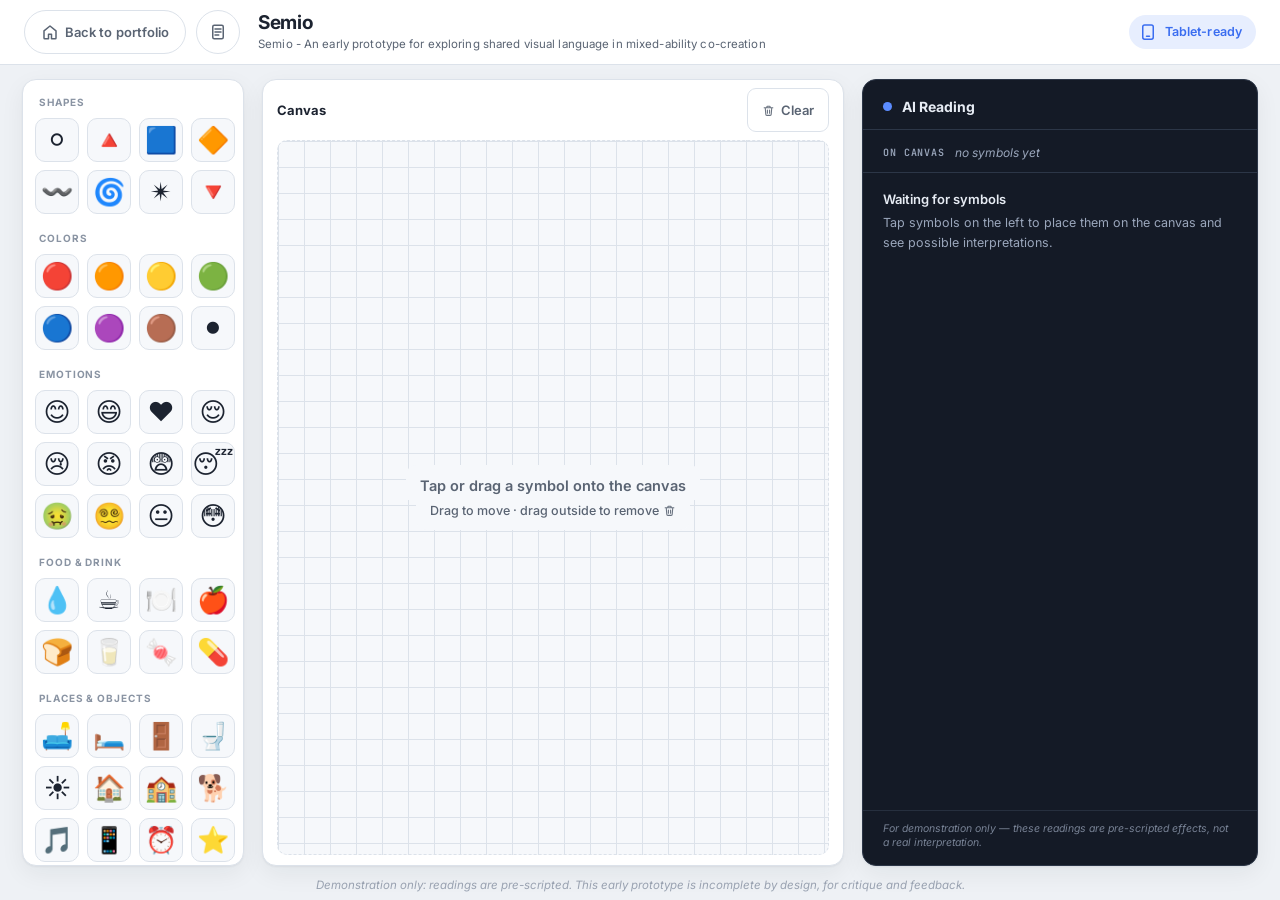
==== commit 30262d58: "Add files via upload" ====
--- a/app.html
+++ b/app.html
@@ -62,8 +62,8 @@
 
       <div id="canvas" class="canvas" aria-label="Canvas — tap symbols on the left to place them here">
         <div id="canvas-hint" class="canvas-hint">
-          <p class="hint-main">Tap a symbol on the left to place it here</p>
-          <p class="hint-sub">Drag to move · drag outside the canvas to remove<svg class="hint-trash-icon" width="13" height="13" viewBox="0 0 24 24" fill="none" aria-hidden="true"><path d="M4 7h16M9 7V5a1 1 0 0 1 1-1h4a1 1 0 0 1 1 1v2M6 7l1 12a2 2 0 0 0 2 2h6a2 2 0 0 0 2-2l1-12M10 11v6M14 11v6" stroke="currentColor" stroke-width="2" stroke-linecap="round" stroke-linejoin="round"/></svg></p>
+          <p class="hint-main">Tap or drag a symbol onto the canvas</p>
+          <p class="hint-sub">Drag to move · drag outside to remove<svg class="hint-trash-icon" width="13" height="13" viewBox="0 0 24 24" fill="none" aria-hidden="true"><path d="M4 7h16M9 7V5a1 1 0 0 1 1-1h4a1 1 0 0 1 1 1v2M6 7l1 12a2 2 0 0 0 2 2h6a2 2 0 0 0 2-2l1-12M10 11v6M14 11v6" stroke="currentColor" stroke-width="2" stroke-linecap="round" stroke-linejoin="round"/></svg></p>
         </div>
       </div>
     </section>
--- a/style.css
+++ b/style.css
@@ -158,8 +158,36 @@
   cursor: grab;
   user-select: none;
   -webkit-tap-highlight-color: transparent;
-  touch-action: manipulation;
+  /* pan-y keeps library scrollable; drag code preventDefault once past threshold */
+  touch-action: pan-y;
   transition: transform .12s ease, border-color .12s ease, box-shadow .12s ease;
+}
+/* Floating emoji while dragging from library → canvas (tablet + desktop) */
+.lib-drag-ghost {
+  position: fixed;
+  z-index: 200;
+  width: 58px;
+  height: 58px;
+  margin: 0;
+  padding: 0;
+  display: flex;
+  align-items: center;
+  justify-content: center;
+  font-size: 40px;
+  line-height: 1;
+  pointer-events: none;
+  transform: translate(-50%, -50%);
+  opacity: .92;
+  filter: drop-shadow(0 4px 12px rgba(20, 26, 38, .22));
+  will-change: left, top;
+}
+body.is-library-dragging {
+  cursor: grabbing;
+  user-select: none;
+}
+body.is-library-dragging .library {
+  /* keep list from rubber-banding while a drag is active */
+  overflow: hidden;
 }
 .lib-item:hover {
   border-color: var(--accent);
@@ -820,22 +848,30 @@
   position: relative;
   min-height: 100vh;
   min-height: 100dvh;
-  overflow: hidden;
-}
-
-/* ----- Photo: grows with viewport; soft left edge via mask ----- */
+  /* allow tall content to scroll — never clip the footer note */
+  overflow-x: hidden;
+  overflow-y: auto;
+}
+
+/*
+ * Photo: always edge-to-edge in its frame (top + bottom).
+ * Desktop / tablet landscape: fixed to the viewport so it stays
+ * full-height while copy scrolls. Horizontal mask only (no bottom fade).
+ */
 .lp-visual {
-  position: absolute;
+  position: fixed;
   top: 0;
   right: 0;
   bottom: 0;
+  height: 100vh;
+  height: 100dvh;
   /* small screens ~58%, full desktop ~70%+ */
   width: clamp(56%, 18rem + 48vw, 74%);
   z-index: 0;
   overflow: hidden;
   background: #cfd6e0;
   pointer-events: none;
-  /* photo itself fades in from the left — double soft edge with the white wash */
+  /* soft LEFT edge only — never fade the bottom (that caused a mid-frame edge) */
   -webkit-mask-image: linear-gradient(
     90deg,
     transparent 0%,
@@ -856,18 +892,19 @@
   );
 }
 .lp-photo {
+  position: absolute;
+  inset: 0;
   display: block;
   width: 100%;
   height: 100%;
+  max-width: none;
   object-fit: cover;
-  object-position: 48% 30%;
-  /* slight zoom only — too high crops faces/table on new photo */
-  transform: scale(1.04);
-  transform-origin: 45% 32%;
-  will-change: transform;
-}
-
-/* ----- Copy: opaque only where type lives; long vw-based dissolve ----- */
+  object-position: 50% 40%;
+  /* no transform scale — scale() left gray strips at top/bottom on some tablets */
+  transform: none;
+}
+
+/* ----- Copy: solid white under full text column, then soft dissolve ----- */
 .lp-copy {
   position: relative;
   z-index: 1;
@@ -877,22 +914,22 @@
   min-height: 100vh;
   min-height: 100dvh;
   /*
-   * Stops use clamp(px, vw, px) so the blend band widens on large monitors
-   * instead of sitting at fixed % (which felt like a hard split at 100%).
+   * Solid white must cover at least the text max-width (~36rem + padding),
+   * otherwise the long disclaimer fades into the photo mid-sentence.
    */
   background: linear-gradient(
     90deg,
     #ffffff 0,
-    #ffffff clamp(17rem, 32vw, 28rem),
-    rgba(255, 255, 255, 0.97) clamp(19rem, 38vw, 34rem),
-    rgba(255, 255, 255, 0.88) clamp(22rem, 44vw, 40rem),
-    rgba(255, 255, 255, 0.62) clamp(26rem, 52vw, 48rem),
-    rgba(255, 255, 255, 0.32) clamp(30rem, 60vw, 56rem),
-    rgba(255, 255, 255, 0.12) clamp(34rem, 68vw, 64rem),
-    rgba(255, 255, 255, 0.03) clamp(38rem, 76vw, 72rem),
-    transparent clamp(42rem, 84vw, 82rem)
+    #ffffff max(36rem, 42vw),
+    rgba(255, 255, 255, 0.96) max(38rem, 48vw),
+    rgba(255, 255, 255, 0.82) max(42rem, 54vw),
+    rgba(255, 255, 255, 0.5) max(48rem, 62vw),
+    rgba(255, 255, 255, 0.2) max(54rem, 70vw),
+    rgba(255, 255, 255, 0.06) max(60rem, 78vw),
+    transparent max(66rem, 86vw)
   );
   padding-right: clamp(8px, 4vw, 48px);
+  box-sizing: border-box;
 }
 
 .lp-nav {
@@ -911,46 +948,48 @@
   justify-content: center;
   gap: 28px;
   width: 100%;
-  /* type column stays readable; blend happens to the right of this */
-  max-width: min(32rem, 46vw);
+  /* fixed rem cap so disclaimer always wraps inside the solid-white zone */
+  max-width: 36rem;
   margin: 0;
-  padding: 28px clamp(16px, 2.5vw, 28px) 36px clamp(20px, 3vw, 36px);
-}
-
-/* Ultra-wide: push photo further left under copy, longer dissolve */
+  padding: 28px clamp(16px, 2.5vw, 28px) 40px clamp(20px, 3vw, 36px);
+  box-sizing: border-box;
+  min-width: 0;
+}
+
+/* Ultra-wide: photo wider; keep solid white under the same text width */
 @media (min-width: 1400px) {
   .lp-visual {
     width: clamp(64%, 20rem + 50vw, 78%);
   }
   .lp-photo {
-    transform: scale(1.05);
-    transform-origin: 42% 30%;
+    object-position: 48% 38%;
   }
   .lp-copy {
     background: linear-gradient(
       90deg,
       #ffffff 0,
-      #ffffff clamp(18rem, 28vw, 30rem),
-      rgba(255, 255, 255, 0.96) clamp(22rem, 36vw, 38rem),
-      rgba(255, 255, 255, 0.78) clamp(28rem, 46vw, 48rem),
-      rgba(255, 255, 255, 0.45) clamp(34rem, 56vw, 58rem),
-      rgba(255, 255, 255, 0.18) clamp(40rem, 66vw, 68rem),
-      rgba(255, 255, 255, 0.05) clamp(46rem, 74vw, 78rem),
-      transparent clamp(52rem, 82vw, 90rem)
+      #ffffff max(38rem, 36vw),
+      rgba(255, 255, 255, 0.95) max(42rem, 44vw),
+      rgba(255, 255, 255, 0.7) max(48rem, 54vw),
+      rgba(255, 255, 255, 0.35) max(54rem, 62vw),
+      rgba(255, 255, 255, 0.1) max(60rem, 70vw),
+      transparent max(68rem, 80vw)
     );
   }
   .lp-main {
-    max-width: min(34rem, 38vw);
-  }
-}
-
-/* Mid desktop: keep blend open when between tablet and ultrawide */
+    max-width: 36rem;
+  }
+}
+
+/* Mid desktop / tablet landscape: side-by-side, still full viewport height */
 @media (min-width: 961px) and (max-width: 1399px) {
   .lp-visual {
     width: clamp(58%, 12rem + 46vw, 70%);
+    height: 100vh;
+    height: 100dvh;
   }
   .lp-photo {
-    transform: scale(1.04);
+    object-position: 50% 42%;
   }
 }
 
@@ -1057,15 +1096,24 @@
 }
 
 .lp-note {
-  max-width: none;
+  flex-shrink: 0;
+  width: 100%;
+  max-width: 100%;
   margin: 0;
   text-align: left;
   font-size: 12px;
   line-height: 1.55;
-  color: var(--ink-faint);
-}
-
-/* Narrow: photo on top, soft bottom wash into copy */
+  color: var(--ink-soft);
+  /* force wrap; never clip mid-sentence */
+  white-space: normal;
+  overflow-wrap: break-word;
+}
+
+/*
+ * Narrow / tablet portrait: photo on top as a full-bleed band.
+ * Image absolute-fills the band (no bottom mask line). Soft join via
+ * overlay gradient, not by making the photo transparent mid-frame.
+ */
 @media (max-width: 960px) {
   .lp-shell {
     display: flex;
@@ -1075,51 +1123,116 @@
   }
   .lp-visual {
     position: relative;
+    top: auto;
+    right: auto;
+    bottom: auto;
+    order: -1;
     width: 100%;
-    height: min(48vh, 400px);
-    min-height: 260px;
-    order: -1;
+    /* prefer dynamic viewport units on iPad Safari (dvh last wins if supported) */
+    height: min(52vh, 480px);
+    height: min(52dvh, 480px);
+    min-height: 280px;
+    max-height: none;
+    flex-shrink: 0;
     pointer-events: auto;
-    /* stack: fade bottom of photo instead of left edge */
-    -webkit-mask-image: linear-gradient(
-      180deg,
-      #000 0%,
-      #000 62%,
-      rgba(0, 0, 0, 0.55) 82%,
-      transparent 100%
-    );
-    mask-image: linear-gradient(
-      180deg,
-      #000 0%,
-      #000 62%,
-      rgba(0, 0, 0, 0.55) 82%,
-      transparent 100%
-    );
-  }
-  .lp-photo {
-    transform: scale(1.02);
-    transform-origin: 50% 30%;
-    object-position: 50% 28%;
-  }
-  .lp-copy {
-    min-height: auto;
-    padding-right: 0;
+    /* reset side mask — full opacity to all edges of the band */
+    -webkit-mask-image: none;
+    mask-image: none;
+  }
+  /* soft blend painted ON TOP of the photo, photo still covers the box */
+  .lp-visual::after {
+    content: "";
+    position: absolute;
+    left: 0;
+    right: 0;
+    bottom: 0;
+    height: 56px;
+    z-index: 1;
+    pointer-events: none;
     background: linear-gradient(
       180deg,
       rgba(255, 255, 255, 0) 0%,
-      rgba(255, 255, 255, 0.55) 18px,
-      #ffffff 56px,
+      rgba(255, 255, 255, 0.55) 55%,
       #ffffff 100%
     );
-    margin-top: -48px;
-    padding-top: 8px;
+  }
+  .lp-photo {
+    position: absolute;
+    inset: 0;
+    width: 100%;
+    height: 100%;
+    object-fit: cover;
+    object-position: 50% 35%;
+    transform: none;
+  }
+  .lp-copy {
+    position: relative;
+    z-index: 1;
+    min-height: auto;
+    padding-right: 0;
+    margin-top: 0;
+    padding-top: 0;
+    background: #ffffff;
   }
   .lp-main {
     max-width: 640px;
     margin: 0 auto;
-    padding: 12px 22px 32px;
-  }
-  .lp-nav { padding: 4px 22px 0; }
+    padding: 16px 22px 32px;
+  }
+  .lp-nav { padding: 12px 22px 0; }
+}
+
+/* Short landscape tablets: keep side-by-side full-height photo */
+@media (max-width: 960px) and (orientation: landscape) and (min-height: 400px) {
+  .lp-shell {
+    display: block;
+    position: relative;
+    min-height: 100dvh;
+    min-height: 100vh;
+  }
+  .lp-visual {
+    position: fixed;
+    top: 0;
+    right: 0;
+    bottom: 0;
+    left: auto;
+    order: 0;
+    width: min(52%, 420px);
+    height: 100dvh;
+    height: 100vh;
+    min-height: 0;
+    -webkit-mask-image: linear-gradient(
+      90deg,
+      transparent 0%,
+      rgba(0, 0, 0, 0.2) 10%,
+      #000 32%,
+      #000 100%
+    );
+    mask-image: linear-gradient(
+      90deg,
+      transparent 0%,
+      rgba(0, 0, 0, 0.2) 10%,
+      #000 32%,
+      #000 100%
+    );
+  }
+  .lp-visual::after { display: none; }
+  .lp-copy {
+    min-height: 100dvh;
+    min-height: 100vh;
+    background: linear-gradient(
+      90deg,
+      #ffffff 0,
+      #ffffff min(48%, 22rem),
+      rgba(255, 255, 255, 0.9) min(58%, 28rem),
+      rgba(255, 255, 255, 0.4) min(72%, 34rem),
+      transparent 88%
+    );
+  }
+  .lp-main {
+    max-width: min(28rem, 48vw);
+    padding: 20px 20px 28px 24px;
+  }
 }
 
 @media (max-width: 720px) {
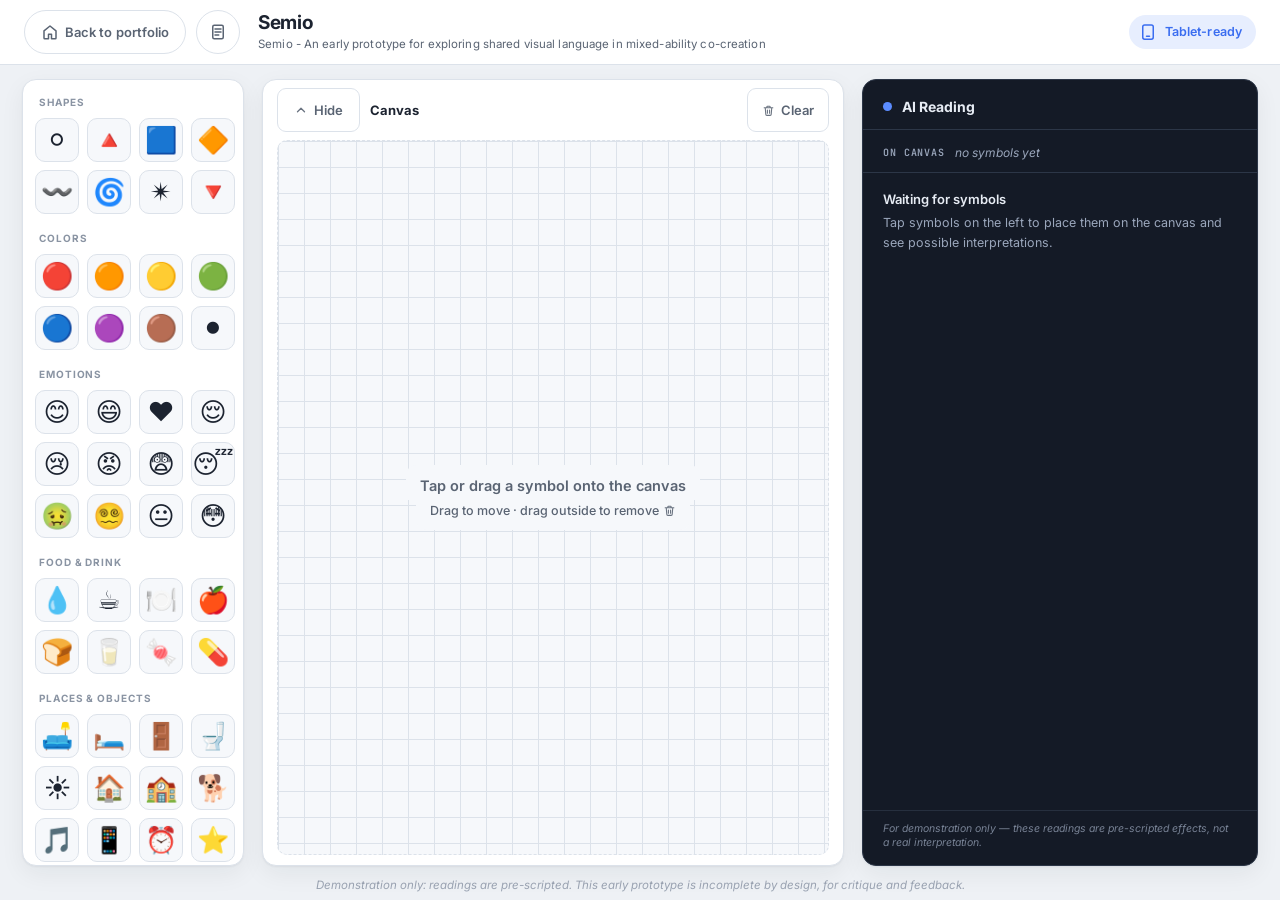
==== commit 36dead6f: "Add files via upload" ====
--- a/app.html
+++ b/app.html
@@ -10,32 +10,35 @@
   <link rel="stylesheet" href="style.css" />
 </head>
 <body>
-  <header class="app-header">
-    <div class="header-left">
-      <a href="https://celso.cc" class="back-portfolio" aria-label="Back to portfolio">
-        <svg width="18" height="18" viewBox="0 0 24 24" fill="none" aria-hidden="true">
-          <path d="M4 10.5L12 4l8 6.5V20a1 1 0 0 1-1 1h-5v-6h-4v6H5a1 1 0 0 1-1-1v-9.5z" stroke="currentColor" stroke-width="2" stroke-linecap="round" stroke-linejoin="round"/>
-        </svg>
-        Back to portfolio
-      </a>
-      <a href="index.html" class="back-portfolio back-prev" aria-label="Back to previous page">
-        <svg width="18" height="18" viewBox="0 0 24 24" fill="none" aria-hidden="true">
-          <rect x="5" y="3" width="14" height="18" rx="2" stroke="currentColor" stroke-width="2"/>
-          <path d="M8 8h8M8 12h8M8 16h5" stroke="currentColor" stroke-width="2" stroke-linecap="round"/>
-        </svg>
-      </a>
-      <div class="brand-text">
-        <h1>Semio</h1>
-        <p class="app-subtitle">Semio - An early prototype for exploring shared visual language in mixed-ability co-creation</p>
+  <!-- Full bar collapses to height:0; open/close lives in the Canvas toolbar (not floating). -->
+  <header class="app-header" id="app-header">
+    <div class="header-inner">
+      <div class="header-left">
+        <a href="https://celso.cc" class="back-portfolio" aria-label="Back to portfolio">
+          <svg width="18" height="18" viewBox="0 0 24 24" fill="none" aria-hidden="true">
+            <path d="M4 10.5L12 4l8 6.5V20a1 1 0 0 1-1 1h-5v-6h-4v6H5a1 1 0 0 1-1-1v-9.5z" stroke="currentColor" stroke-width="2" stroke-linecap="round" stroke-linejoin="round"/>
+          </svg>
+          <span class="back-label">Back to portfolio</span>
+        </a>
+        <a href="index.html" class="back-portfolio back-prev" aria-label="Back to previous page">
+          <svg width="18" height="18" viewBox="0 0 24 24" fill="none" aria-hidden="true">
+            <rect x="5" y="3" width="14" height="18" rx="2" stroke="currentColor" stroke-width="2"/>
+            <path d="M8 8h8M8 12h8M8 16h5" stroke="currentColor" stroke-width="2" stroke-linecap="round"/>
+          </svg>
+        </a>
+        <div class="brand-text">
+          <h1>Semio</h1>
+          <p class="app-subtitle">Semio - An early prototype for exploring shared visual language in mixed-ability co-creation</p>
+        </div>
       </div>
-    </div>
-    <div class="header-right">
-      <div class="header-tag header-tag-tablet" title="Touch-friendly: tap to place, drag to move, drag out to remove">
-        <svg class="header-tag-icon" width="18" height="18" viewBox="0 0 24 24" fill="none" aria-hidden="true">
-          <rect x="5" y="2.5" width="14" height="19" rx="2.5" stroke="currentColor" stroke-width="2"/>
-          <path d="M10 17.5h4" stroke="currentColor" stroke-width="2" stroke-linecap="round"/>
-        </svg>
-        <span>Tablet-ready</span>
+      <div class="header-right">
+        <div class="header-tag header-tag-tablet" title="Touch-friendly: tap to place, drag to move, drag out to remove">
+          <svg class="header-tag-icon" width="18" height="18" viewBox="0 0 24 24" fill="none" aria-hidden="true">
+            <rect x="5" y="2.5" width="14" height="19" rx="2.5" stroke="currentColor" stroke-width="2"/>
+            <path d="M10 17.5h4" stroke="currentColor" stroke-width="2" stroke-linecap="round"/>
+          </svg>
+          <span class="header-tag-label">Tablet-ready</span>
+        </div>
       </div>
     </div>
   </header>
@@ -49,7 +52,22 @@
     <!-- CENTER: Co-creation Canvas -->
     <section class="panel panel-center" aria-label="Co-creation canvas">
       <div class="panel-head canvas-head">
-        <h2>Canvas</h2>
+        <div class="canvas-head-left">
+          <button
+            type="button"
+            id="header-chrome-toggle"
+            class="btn btn-ghost btn-with-icon header-chrome-toggle"
+            aria-expanded="true"
+            aria-controls="app-header"
+            title="Hide top bar for more canvas room"
+          >
+            <svg class="header-chrome-chevron" width="14" height="14" viewBox="0 0 24 24" fill="none" aria-hidden="true">
+              <path d="M6 9l6 6 6-6" stroke="currentColor" stroke-width="2.2" stroke-linecap="round" stroke-linejoin="round"/>
+            </svg>
+            <span class="header-chrome-label">Menu</span>
+          </button>
+          <h2>Canvas</h2>
+        </div>
         <div class="canvas-actions">
           <button id="clear-btn" class="btn btn-ghost btn-with-icon btn-clear" type="button" title="Clear canvas" aria-label="Clear canvas">
             <svg width="13" height="13" viewBox="0 0 24 24" fill="none" aria-hidden="true">
--- a/style.css
+++ b/style.css
@@ -1,1313 +1,1365 @@
-/* =============================================================
- * style.css — Semiotic AI Translator (research prototype)
- * Tool-style restraint: calm surfaces, one accent, high contrast.
- * ============================================================= */
-
-:root {
-  --bg:          #eef1f5;
-  --surface:     #ffffff;
-  --surface-2:   #f6f8fb;
-  --ink:         #1c2330;
-  --ink-soft:    #5a6473;
-  --ink-faint:   #8a94a3;
-  --line:        #dce2ea;
-  --accent:      #3a6df0;
-  --accent-soft: #e7eefe;
-  --ai-bg:       #141a26;
-  --ai-bg-2:     #1d2533;
-  --ai-line:     #2c3647;
-  --ai-ink:      #e7ecf4;
-  --ai-ink-soft: #9aa6bb;
-  --ai-glow:     #5b8cff;
-  --good:        #2fae66;
-  --warn:        #e0883a;
-  --radius:      14px;
-  --radius-sm:   10px;
-  --shadow:      0 1px 2px rgba(20,26,38,.05), 0 8px 24px rgba(20,26,38,.06);
-  --font:        "Inter", system-ui, -apple-system, "Segoe UI", sans-serif;
-  --mono:        "JetBrains Mono", ui-monospace, "SFMono-Regular", monospace;
-  /* Apple HIG / Material-aligned minimum touch target */
-  --touch-min:   44px;
-}
-
-* { box-sizing: border-box; margin: 0; padding: 0; }
-
-html, body { height: 100%; }
-
-body {
-  font-family: var(--font);
-  color: var(--ink);
-  background: var(--bg);
-  display: flex;
-  flex-direction: column;
-  min-height: 100vh;
-  -webkit-font-smoothing: antialiased;
-}
-
-/* Prototype workspace: lock to viewport so the three panels claim leftover height */
-body:not(.landing) {
-  height: 100vh;
-  height: 100dvh;
-  overflow: hidden;
-}
-
-/* ---------- Header ---------- */
-.app-header {
-  display: flex;
-  align-items: center;
-  justify-content: space-between;
-  padding: 10px 24px;
-  background: var(--surface);
-  border-bottom: 1px solid var(--line);
-}
-.app-header h1 { font-size: 19px; font-weight: 700; letter-spacing: -.02em; line-height: 1.1; }
-.header-left { display: flex; align-items: center; gap: 10px; }
-.header-left .brand-text { margin-left: 8px; }
-.app-subtitle { font-size: 11.5px; color: var(--ink-soft); margin-top: 3px; letter-spacing: .01em; }
-.header-tag {
-  display: inline-flex;
-  align-items: center;
-  gap: 8px;
-  font-size: 12.5px;
-  font-weight: 600;
-  color: var(--accent);
-  background: var(--accent-soft);
-  padding: 8px 14px 8px 10px;
-  border-radius: 999px;
-  letter-spacing: .01em;
-  line-height: 1;
-  user-select: none;
-}
-/* Inline stroke icon — matches house / document chrome */
-.header-tag-icon {
-  display: block;
-  width: 18px;
-  height: 18px;
-  flex-shrink: 0;
-  color: inherit;
-}
-.header-right { display: flex; align-items: center; gap: 14px; }
-.header-back {
-  font-size: 12px;
-  font-weight: 600;
-  color: var(--ink-soft);
-  text-decoration: none;
-  padding: 5px 0;
-  transition: color .12s ease;
-}
-.header-back:hover { color: var(--accent); }
-
-/* ---------- Workspace (3 columns) ---------- */
-.workspace {
-  flex: 1;
-  display: grid;
-  grid-template-columns: 18% 1fr 32%;
-  gap: 18px;
-  padding: 14px 22px 8px;
-  min-height: 0;
-  position: relative;
-  /* allow canvas spotlight shadow to paint over side panels */
-  isolation: auto;
-}
-.panel {
-  background: var(--surface);
-  border: 1px solid var(--line);
-  border-radius: var(--radius);
-  box-shadow: var(--shadow);
-  display: flex;
-  flex-direction: column;
-  min-height: 0;
-}
-.panel-head { padding: 18px 18px 12px; }
-.panel-head h2 { font-size: 14px; font-weight: 700; letter-spacing: -.01em; }
-.panel-sub { font-size: 12px; color: var(--ink-soft); margin-top: 3px; line-height: 1.4; }
-
-/* ---------- Left: Library ---------- */
-.panel-left { overflow: hidden; }
-.library {
-  overflow-y: auto;
-  padding: 14px 12px 18px;
-  display: flex;
-  flex-direction: column;
-  gap: 6px;
-}
-.lib-cat {
-  font-size: 10px;
-  font-weight: 700;
-  text-transform: uppercase;
-  letter-spacing: .09em;
-  color: var(--ink-faint);
-  padding: 12px 4px 4px;
-}
-.lib-cat:first-child { padding-top: 2px; }
-.lib-grid {
-  display: grid;
-  grid-template-columns: repeat(4, 1fr);
-  gap: 8px;
-}
-.lib-item {
-  aspect-ratio: 1 / 1;
-  min-width: var(--touch-min);
-  min-height: var(--touch-min);
-  background: var(--surface-2);
-  border: 1px solid var(--line);
-  border-radius: var(--radius-sm);
-  display: flex;
-  align-items: center;
-  justify-content: center;
-  cursor: grab;
-  user-select: none;
-  -webkit-tap-highlight-color: transparent;
-  /* pan-y keeps library scrollable; drag code preventDefault once past threshold */
-  touch-action: pan-y;
-  transition: transform .12s ease, border-color .12s ease, box-shadow .12s ease;
-}
-/* Floating emoji while dragging from library → canvas (tablet + desktop) */
-.lib-drag-ghost {
-  position: fixed;
-  z-index: 200;
-  width: 58px;
-  height: 58px;
-  margin: 0;
-  padding: 0;
-  display: flex;
-  align-items: center;
-  justify-content: center;
-  font-size: 40px;
-  line-height: 1;
-  pointer-events: none;
-  transform: translate(-50%, -50%);
-  opacity: .92;
-  filter: drop-shadow(0 4px 12px rgba(20, 26, 38, .22));
-  will-change: left, top;
-}
-body.is-library-dragging {
-  cursor: grabbing;
-  user-select: none;
-}
-body.is-library-dragging .library {
-  /* keep list from rubber-banding while a drag is active */
-  overflow: hidden;
-}
-.lib-item:hover {
-  border-color: var(--accent);
-  transform: translateY(-2px);
-  box-shadow: 0 4px 12px rgba(58,109,240,.12);
-}
-.lib-item:active { cursor: grabbing; transform: scale(.95); border-color: var(--accent); }
-.lib-item .emoji { font-size: 26px; line-height: 1; pointer-events: none; }
-
-/* ---------- Center: Canvas ---------- */
-.canvas-head {
-  display: flex;
-  align-items: center;
-  justify-content: space-between;
-  gap: 10px;
-  padding: 8px 14px 6px;
-}
-.canvas-head h2 {
-  font-size: 13px;
-  font-weight: 700;
-  letter-spacing: -.01em;
-}
-.btn {
-  font-family: var(--font);
-  font-size: 13px;
-  font-weight: 600;
-  border-radius: 9px;
-  min-height: var(--touch-min);
-  min-width: var(--touch-min);
-  padding: 10px 16px;
-  cursor: pointer;
-  border: 1px solid transparent;
-  -webkit-tap-highlight-color: transparent;
-  touch-action: manipulation;
-  transition: background .12s ease, border-color .12s ease, color .12s ease;
-}
-.btn-ghost {
-  background: var(--surface);
-  border-color: var(--line);
-  color: var(--ink-soft);
-}
-.btn-ghost:hover { border-color: var(--warn); color: var(--warn); }
-.btn-ghost:active { border-color: var(--warn); color: var(--warn); background: #fff8f2; }
-.btn-with-icon {
-  display: inline-flex;
-  align-items: center;
-  justify-content: center;
-  gap: 6px;
-}
-.btn-with-icon svg {
-  flex-shrink: 0;
-  opacity: .9;
-}
-.btn-clear {
-  font-size: 13px;
-  padding: 0 14px;
-  gap: 6px;
-}
-.btn-primary {
-  background: var(--accent);
-  border-color: var(--accent);
-  color: #fff;
-}
-.btn-primary:hover { background: #2f5fde; border-color: #2f5fde; }
-.btn-primary:active { background: #2a55c9; border-color: #2a55c9; }
-
-.panel-center {
-  /* default clip; lifted while a token is dragged out so destroy can leave the frame */
-  overflow: hidden;
-  position: relative;
-}
-.panel-center.is-dragging-token {
-  overflow: visible;
-  z-index: 30;
-}
-.canvas {
-  position: relative;
-  flex: 1;
-  margin: 2px 14px 10px;
-  border-radius: var(--radius-sm);
-  background-color: var(--surface-2);
-  background-image:
-    linear-gradient(var(--line) 1px, transparent 1px),
-    linear-gradient(90deg, var(--line) 1px, transparent 1px);
-  background-size: 26px 26px;
-  border: 1px dashed var(--line);
-  overflow: hidden;
-  min-height: 0;
-  transition: border-color .18s ease, background-color .18s ease, box-shadow .22s ease;
-}
-.canvas.drag-over {
-  border-color: var(--accent);
-  background-color: var(--accent-soft);
-}
-/*
- * Drag spotlight: huge outer box-shadow dims everything outside the canvas
- * so the frame reads as the only active region.
- */
-.canvas.is-dragging-token {
-  overflow: visible;
-  z-index: 31;
-  box-shadow: 0 0 0 999vmax rgba(20, 26, 38, .42);
-  border-color: var(--accent);
-}
-/* Preview: release outside will destroy — slightly stronger veil + warm edge */
-.canvas.is-delete-zone {
-  border-color: var(--warn);
-  box-shadow:
-    0 0 0 999vmax rgba(20, 26, 38, .52),
-    inset 0 0 0 1.5px rgba(224, 136, 58, .45);
-}
-
-/*
- * .back-portfolio uses z-index: 60, so it sat above the canvas spotlight
- * while everything else dimmed. Lower it during drag so the same veil covers it.
- */
-body.is-dragging-token .back-portfolio {
-  z-index: 0;
-}
-
-.canvas-hint {
-  position: absolute;
-  inset: 0;
-  display: flex;
-  flex-direction: column;
-  align-items: center;
-  justify-content: center;
-  gap: 0;
-  pointer-events: none;
-  text-align: center;
-  padding: 24px;
-  z-index: 0;
-}
-.canvas-hint.hidden { display: none; }
-/* Same grey as .canvas — only behind the lines of copy, so grid disappears under text */
-.canvas-hint .hint-main,
-.canvas-hint .hint-sub {
-  max-width: 340px;
-  margin: 0;
-  line-height: 1.45;
-  background: var(--surface-2);
-  padding: 3px 14px;
-}
-.canvas-hint .hint-main {
-  font-size: 14.5px;
-  font-weight: 600;
-  color: var(--ink-soft);
-  padding-top: 10px;
-  padding-bottom: 4px;
-  border-radius: 10px 10px 0 0;
-}
-.canvas-hint .hint-sub {
-  font-size: 12.5px;
-  font-weight: 500;
-  color: var(--ink-soft);
-  letter-spacing: 0;
-  padding-top: 2px;
-  padding-bottom: 10px;
-  border-radius: 0 0 10px 10px;
-  white-space: nowrap;
-}
-.canvas-hint .hint-trash-icon {
-  display: inline-block;
-  width: 13px;
-  height: 13px;
-  margin-left: 4px;
-  vertical-align: -2px;
-  opacity: .9;
-}
-
-/* placed symbol token — frameless; drag outside canvas to destroy */
-.token {
-  position: absolute;
-  display: flex;
-  align-items: center;
-  justify-content: center;
-  width: 58px;
-  height: 58px;
-  min-width: var(--touch-min);
-  min-height: var(--touch-min);
-  font-size: 40px;
-  line-height: 1;
-  background: transparent;
-  border: none;
-  box-shadow: none;
-  cursor: grab;
-  user-select: none;
-  touch-action: none;
-  z-index: 1;
-  -webkit-tap-highlight-color: transparent;
-  transition: transform .15s ease, filter .15s ease, opacity .15s ease;
-  will-change: transform, opacity;
-}
-.token:active,
-.token.is-dragging { cursor: grabbing; }
-.token.is-selected {
-  transform: scale(1.06);
-  filter: drop-shadow(0 0 5px rgba(91,140,255,.4));
-  z-index: 20;
-}
-/* Finger / cursor is outside the frame — release will destroy */
-.token.will-delete {
-  opacity: .55;
-  transform: scale(.88);
-  filter: drop-shadow(0 0 6px rgba(224, 136, 58, .55));
-  z-index: 55;
-}
-/* Destroy burst when released outside */
-.token.is-destroying {
-  animation: tokenDestroy .32s cubic-bezier(.4, 0, .2, 1) forwards;
-  pointer-events: none;
-  z-index: 60;
-}
-@keyframes tokenDestroy {
-  0% {
-    opacity: .55;
-    transform: scale(.88) rotate(0deg);
-    filter: drop-shadow(0 0 6px rgba(224, 136, 58, .45));
-  }
-  55% {
-    opacity: .35;
-    transform: scale(1.15) rotate(-8deg);
-    filter: blur(0.5px) drop-shadow(0 0 10px rgba(224, 136, 58, .35));
-  }
-  100% {
-    opacity: 0;
-    transform: scale(.15) rotate(18deg);
-    filter: blur(3px);
-  }
-}
-.token.focused {
-  transform: scale(1.12);
-  animation: tokenGlow 1.4s ease-in-out infinite;
-}
-@keyframes tokenGlow {
-  0%,100% { filter: drop-shadow(0 0 5px rgba(91,140,255,.55)); }
-  50%     { filter: drop-shadow(0 0 11px rgba(91,140,255,.85)); }
-}
-
-@media (prefers-reduced-motion: reduce) {
-  .token.is-destroying {
-    animation: tokenDestroyFade .2s ease forwards;
-  }
-  @keyframes tokenDestroyFade {
-    to { opacity: 0; transform: scale(.5); }
-  }
-}
-
-/* ---------- Tag strip (inside dark AI panel) ---------- */
-.tag-strip {
-  display: flex;
-  align-items: flex-start;
-  gap: 10px;
-  padding: 12px 20px;
-  border-bottom: 1px solid var(--ai-line);
-  flex-wrap: wrap;
-}
-.tag-strip-label {
-  font-family: var(--mono);
-  font-size: 10px;
-  text-transform: uppercase;
-  letter-spacing: .08em;
-  font-weight: 600;
-  color: var(--ai-ink-soft);
-  padding-top: 4px;
-  flex-shrink: 0;
-}
-.tag-list { display: flex; gap: 6px; flex-wrap: wrap; }
-.tag {
-  display: inline-flex;
-  align-items: center;
-  gap: 5px;
-  font-size: 12px;
-  background: var(--ai-bg-2);
-  color: var(--ai-ink);
-  border: 1px solid var(--ai-line);
-  border-radius: 999px;
-  padding: 4px 10px;
-  font-weight: 500;
-}
-.tag .t-emoji { font-size: 13px; }
-.tag-empty { font-size: 12px; color: var(--ai-ink-soft); font-style: italic; padding-top: 3px; }
-
-/* ---------- Right: AI panel (dark) ---------- */
-.panel-right {
-  background: var(--ai-bg);
-  border-color: var(--ai-line);
-  color: var(--ai-ink);
-  overflow: hidden;
-}
-.ai-head {
-  display: flex;
-  align-items: center;
-  gap: 10px;
-  padding: 18px 20px 14px;
-  border-bottom: 1px solid var(--ai-line);
-}
-.ai-head h2 { font-size: 14px; font-weight: 700; color: var(--ai-ink); }
-.ai-dot {
-  width: 9px; height: 9px; border-radius: 50%;
-  background: var(--ai-glow);
-  box-shadow: 0 0 0 0 rgba(91,140,255,.5);
-  animation: aiPulse 2s infinite;
-}
-@keyframes aiPulse {
-  0%   { box-shadow: 0 0 0 0 rgba(91,140,255,.5); }
-  70%  { box-shadow: 0 0 0 8px rgba(91,140,255,0); }
-  100% { box-shadow: 0 0 0 0 rgba(91,140,255,0); }
-}
-.ai-body {
-  flex: 1;
-  overflow-y: auto;
-  padding: 18px 20px 22px;
-}
-.ai-idle { color: var(--ai-ink-soft); }
-.ai-idle-title { font-size: 13px; font-weight: 600; color: var(--ai-ink); margin-bottom: 6px; }
-.ai-idle-text { font-size: 12.5px; line-height: 1.6; }
-
-/* typing indicator */
-.ai-typing {
-  display: flex;
-  align-items: center;
-  gap: 6px;
-  font-family: var(--mono);
-  font-size: 12px;
-  color: var(--ai-ink-soft);
-}
-.ai-typing .dots { display: inline-flex; gap: 4px; }
-.ai-typing .dots span {
-  width: 6px; height: 6px; border-radius: 50%;
-  background: var(--ai-glow);
-  animation: blink 1.2s infinite;
-}
-.ai-typing .dots span:nth-child(2) { animation-delay: .2s; }
-.ai-typing .dots span:nth-child(3) { animation-delay: .4s; }
-@keyframes blink { 0%,80%,100% { opacity: .25; } 40% { opacity: 1; } }
-
-/* result — confirm / correct demo loop */
-.ai-result { animation: fadeUp .35s ease both; }
-@keyframes fadeUp { from { opacity: 0; transform: translateY(8px); } to { opacity: 1; transform: none; } }
-
-.ai-phase-label {
-  font-family: var(--mono);
-  font-size: 10.5px;
-  font-weight: 600;
-  letter-spacing: .06em;
-  text-transform: uppercase;
-  color: var(--ai-ink-soft);
-  margin: 0 0 10px;
-}
-.ai-phase-agreed { color: #6dcea0; }
-.ai-phase-open { color: var(--warn); }
-
-/* primary: the loudest element in the panel */
-.translation {
-  font-size: 20px;
-  line-height: 1.5;
-  color: var(--ai-ink);
-  font-weight: 600;
-  letter-spacing: -.01em;
-}
-.translation-dim {
-  font-size: 15px;
-  font-weight: 500;
-  opacity: .55;
-  margin-bottom: 4px;
-}
-.translation-open {
-  font-size: 17px;
-  font-weight: 600;
-}
-
-.confirm-block {
-  margin-top: 22px;
-  padding-top: 18px;
-  border-top: 1px solid var(--ai-line);
-}
-.confirm-q {
-  font-size: 15px;
-  font-weight: 600;
-  color: var(--ai-ink);
-  margin: 0 0 14px;
-}
-.confirm-actions {
-  display: flex;
-  flex-direction: column;
-  gap: 10px;
-}
-.btn-confirm {
-  font-family: var(--font);
-  font-size: 14px;
-  font-weight: 600;
-  min-height: var(--touch-min);
-  width: 100%;
-  padding: 12px 16px;
-  border-radius: var(--radius-sm);
-  border: 1px solid var(--ai-line);
-  cursor: pointer;
-  -webkit-tap-highlight-color: transparent;
-  touch-action: manipulation;
-  transition: background .12s ease, border-color .12s ease, color .12s ease, transform .1s ease;
-}
-.btn-confirm:active { transform: scale(.99); }
-.btn-yes {
-  background: var(--ai-glow);
-  border-color: var(--ai-glow);
-  color: #fff;
-}
-.btn-yes:hover,
-.btn-yes:active { background: #4a7ef0; border-color: #4a7ef0; }
-.btn-no {
-  background: var(--ai-bg-2);
-  color: var(--ai-ink);
-}
-.btn-no:hover,
-.btn-no:active { border-color: var(--ai-glow); background: #232d3d; }
-.btn-none {
-  margin-top: 12px;
-  background: transparent;
-  color: var(--ai-ink-soft);
-  border-style: dashed;
-}
-.btn-none:hover,
-.btn-none:active { color: var(--ai-ink); border-color: var(--ai-ink-soft); }
-.btn-revise {
-  margin-top: 16px;
-  background: var(--ai-bg-2);
-  color: var(--ai-ink);
-}
-.btn-revise:hover,
-.btn-revise:active { border-color: var(--ai-glow); }
-.ai-note {
-  margin: 14px 0 0;
-  font-size: 12px;
-  line-height: 1.5;
-  color: var(--ai-ink-soft);
-}
-
-/* secondary: tappable choice cards — correct phase */
-.options-block {
-  margin-top: 22px;
-  padding-top: 18px;
-  border-top: 1px solid var(--ai-line);
-}
-.options-lead {
-  font-size: 11px;
-  font-family: var(--mono);
-  letter-spacing: .03em;
-  color: var(--ai-ink-soft);
-  margin: 0 0 12px;
-  transition: color .2s ease;
-}
-
-.options { display: flex; flex-direction: column; gap: 9px; }
-.option {
-  display: flex;
-  align-items: flex-start;
-  gap: 11px;
-  width: 100%;
-  min-height: var(--touch-min);
-  text-align: left;
-  font-family: var(--font);
-  font-size: 14px;
-  line-height: 1.45;
-  color: var(--ai-ink);
-  background: var(--ai-bg-2);
-  border: 1px solid var(--ai-line);
-  border-radius: var(--radius-sm);
-  padding: 14px 16px;
-  cursor: pointer;
-  -webkit-tap-highlight-color: transparent;
-  touch-action: manipulation;
-  transition: border-color .15s ease, background .15s ease, transform .1s ease;
-}
-.option:hover {
-  border-color: var(--ai-glow);
-  background: #232d3d;
-}
-.option:active { transform: scale(.99); border-color: var(--ai-glow); background: #232d3d; }
-
-/* the radio dot that fills in when chosen */
-.option-tick {
-  flex-shrink: 0;
-  width: 14px; height: 14px;
-  margin-top: 3px;
-  border: 1.5px solid var(--ai-ink-soft);
-  border-radius: 50%;
-  transition: border-color .15s ease, background .15s ease;
-}
-.option-text { flex: 1; }
-
-/* chosen state — solid fill, no checkmark (simulated "the AI learned this") */
-.option.is-chosen {
-  border-color: var(--ai-glow);
-  background: var(--ai-glow);
-  color: #fff;
-}
-.option.is-chosen .option-tick {
-  border-color: #fff;
-  background: #fff;
-}
-
-/* micro disclaimer pinned to the bottom of the AI panel */
-.ai-disclaimer {
-  margin: 0;
-  padding: 11px 20px 14px;
-  border-top: 1px solid var(--ai-line);
-  font-size: 10.5px;
-  line-height: 1.4;
-  font-style: italic;
-  color: var(--ai-ink-soft);
-  opacity: .75;
-}
-
-/* ---------- Footer (blends into the gray page background) ---------- */
-.app-footer {
-  flex-shrink: 0;
-  display: flex;
-  align-items: center;
-  justify-content: center;
-  padding: 4px 28px 8px;
-  background: transparent;
-  border: none;
-  font-size: 11.5px;
-  color: #9aa3b2;
-}
-.footer-note { font-style: italic; max-width: 720px; text-align: center; }
-
-/* ---------- Scrollbars ---------- */
-/* Library: was --line on white — too faint. Slightly stronger, still quiet. */
-.library {
-  scrollbar-width: thin;
-  scrollbar-color: #c5cdd8 transparent;
-}
-.library::-webkit-scrollbar { width: 7px; }
-.library::-webkit-scrollbar-track {
-  background: transparent;
-  margin: 6px 0;
-}
-.library::-webkit-scrollbar-thumb {
-  background: #c5cdd8;
-  border-radius: 99px;
-  border: 2px solid transparent;
-  background-clip: padding-box;
-}
-.library::-webkit-scrollbar-thumb:hover {
-  background: #a8b2c0;
-  border: 2px solid transparent;
-  background-clip: padding-box;
-}
-.library::-webkit-scrollbar-thumb:active {
-  background: #8a94a3;
-  border: 2px solid transparent;
-  background-clip: padding-box;
-}
-
-.ai-body {
-  scrollbar-width: thin;
-  scrollbar-color: var(--ai-line) transparent;
-}
-.ai-body::-webkit-scrollbar { width: 7px; }
-.ai-body::-webkit-scrollbar-track {
-  background: transparent;
-  margin: 6px 0;
-}
-.ai-body::-webkit-scrollbar-thumb {
-  background: var(--ai-line);
-  border-radius: 99px;
-  border: 2px solid transparent;
-  background-clip: padding-box;
-}
-.ai-body::-webkit-scrollbar-thumb:hover {
-  background: #3d4a5f;
-  border: 2px solid transparent;
-  background-clip: padding-box;
-}
-
-/* ---------- Tablet: larger library + touch-friendly columns ---------- */
-@media (max-width: 1180px) and (min-width: 769px) {
-  .workspace {
-    grid-template-columns: minmax(200px, 24%) 1fr minmax(260px, 30%);
-    gap: 14px;
-    padding: 12px 14px 8px;
-  }
-  .lib-grid {
-    grid-template-columns: repeat(3, 1fr);
-    gap: 10px;
-  }
-  .lib-item .emoji { font-size: 30px; }
-  .token {
-    width: 64px;
-    height: 64px;
-    font-size: 44px;
-  }
-  .app-subtitle { display: none; }
-  .canvas-head { padding: 10px 14px 8px; }
-}
-
-/* Coarse pointer (tablet / touch laptop): enforce larger library cells */
-@media (pointer: coarse) {
-  .lib-grid {
-    grid-template-columns: repeat(3, 1fr);
-    gap: 10px;
-  }
-  .lib-item {
-    min-width: var(--touch-min);
-    min-height: var(--touch-min);
-  }
-  .lib-item .emoji { font-size: 30px; }
-  .workspace {
-    grid-template-columns: minmax(200px, 24%) 1fr minmax(260px, 30%);
-  }
-  .app-subtitle { display: none; }
-  .token {
-    width: 64px;
-    height: 64px;
-    font-size: 44px;
-  }
-}
-
-/* ---------- Narrow / phone stack ---------- */
-@media (max-width: 768px) {
-  body:not(.landing) {
-    height: auto;
-    min-height: 100vh;
-    overflow: auto;
-  }
-  .workspace {
-    grid-template-columns: 1fr;
-    grid-auto-rows: minmax(220px, auto);
-    padding: 12px 12px 10px;
-    gap: 12px;
-  }
-  .panel-left { max-height: 280px; }
-  .lib-grid {
-    grid-template-columns: repeat(5, 1fr);
-    gap: 10px;
-  }
-  .canvas { min-height: 320px; }
-  .app-header { padding: 10px 12px; flex-wrap: wrap; gap: 8px; }
-  .app-subtitle { display: none; }
-  .header-left { flex-wrap: wrap; }
-}
-
-/* =============================================================
- * Landing page — fluid photo/copy blend (viewport-scaled)
- * Photo + white wash both use clamp/vw so wide screens
- * get a longer, softer transition, not a hard split.
- * ============================================================= */
-body.landing {
-  min-height: 100vh;
-  min-height: 100dvh;
-  background: #fff;
-  overflow-x: hidden;
-}
-
-.lp-shell {
-  position: relative;
-  min-height: 100vh;
-  min-height: 100dvh;
-  /* allow tall content to scroll — never clip the footer note */
-  overflow-x: hidden;
-  overflow-y: auto;
-}
-
-/*
- * Photo: always edge-to-edge in its frame (top + bottom).
- * Desktop / tablet landscape: fixed to the viewport so it stays
- * full-height while copy scrolls. Horizontal mask only (no bottom fade).
- */
-.lp-visual {
-  position: fixed;
-  top: 0;
-  right: 0;
-  bottom: 0;
-  height: 100vh;
-  height: 100dvh;
-  /* small screens ~58%, full desktop ~70%+ */
-  width: clamp(56%, 18rem + 48vw, 74%);
-  z-index: 0;
-  overflow: hidden;
-  background: #cfd6e0;
-  pointer-events: none;
-  /* soft LEFT edge only — never fade the bottom (that caused a mid-frame edge) */
-  -webkit-mask-image: linear-gradient(
-    90deg,
-    transparent 0%,
-    rgba(0, 0, 0, 0.12) 6%,
-    rgba(0, 0, 0, 0.4) 14%,
-    rgba(0, 0, 0, 0.75) 24%,
-    #000 38%,
-    #000 100%
-  );
-  mask-image: linear-gradient(
-    90deg,
-    transparent 0%,
-    rgba(0, 0, 0, 0.12) 6%,
-    rgba(0, 0, 0, 0.4) 14%,
-    rgba(0, 0, 0, 0.75) 24%,
-    #000 38%,
-    #000 100%
-  );
-}
-.lp-photo {
-  position: absolute;
-  inset: 0;
-  display: block;
-  width: 100%;
-  height: 100%;
-  max-width: none;
-  object-fit: cover;
-  object-position: 50% 40%;
-  /* no transform scale — scale() left gray strips at top/bottom on some tablets */
-  transform: none;
-}
-
-/* ----- Copy: solid white under full text column, then soft dissolve ----- */
-.lp-copy {
-  position: relative;
-  z-index: 1;
-  display: flex;
-  flex-direction: column;
-  min-width: 0;
-  min-height: 100vh;
-  min-height: 100dvh;
-  /*
-   * Solid white must cover at least the text max-width (~36rem + padding),
-   * otherwise the long disclaimer fades into the photo mid-sentence.
-   */
-  background: linear-gradient(
-    90deg,
-    #ffffff 0,
-    #ffffff max(36rem, 42vw),
-    rgba(255, 255, 255, 0.96) max(38rem, 48vw),
-    rgba(255, 255, 255, 0.82) max(42rem, 54vw),
-    rgba(255, 255, 255, 0.5) max(48rem, 62vw),
-    rgba(255, 255, 255, 0.2) max(54rem, 70vw),
-    rgba(255, 255, 255, 0.06) max(60rem, 78vw),
-    transparent max(66rem, 86vw)
-  );
-  padding-right: clamp(8px, 4vw, 48px);
-  box-sizing: border-box;
-}
-
-.lp-nav {
-  flex-shrink: 0;
-  display: flex;
-  align-items: center;
-  padding: 14px clamp(20px, 3vw, 36px) 0;
-  background: transparent;
-  border: none;
-}
-
-.lp-main {
-  flex: 1;
-  display: flex;
-  flex-direction: column;
-  justify-content: center;
-  gap: 28px;
-  width: 100%;
-  /* fixed rem cap so disclaimer always wraps inside the solid-white zone */
-  max-width: 36rem;
-  margin: 0;
-  padding: 28px clamp(16px, 2.5vw, 28px) 40px clamp(20px, 3vw, 36px);
-  box-sizing: border-box;
-  min-width: 0;
-}
-
-/* Ultra-wide: photo wider; keep solid white under the same text width */
-@media (min-width: 1400px) {
-  .lp-visual {
-    width: clamp(64%, 20rem + 50vw, 78%);
-  }
-  .lp-photo {
-    object-position: 48% 38%;
-  }
-  .lp-copy {
-    background: linear-gradient(
-      90deg,
-      #ffffff 0,
-      #ffffff max(38rem, 36vw),
-      rgba(255, 255, 255, 0.95) max(42rem, 44vw),
-      rgba(255, 255, 255, 0.7) max(48rem, 54vw),
-      rgba(255, 255, 255, 0.35) max(54rem, 62vw),
-      rgba(255, 255, 255, 0.1) max(60rem, 70vw),
-      transparent max(68rem, 80vw)
-    );
-  }
-  .lp-main {
-    max-width: 36rem;
-  }
-}
-
-/* Mid desktop / tablet landscape: side-by-side, still full viewport height */
-@media (min-width: 961px) and (max-width: 1399px) {
-  .lp-visual {
-    width: clamp(58%, 12rem + 46vw, 70%);
-    height: 100vh;
-    height: 100dvh;
-  }
-  .lp-photo {
-    object-position: 50% 42%;
-  }
-}
-
-.lp-hero { text-align: left; }
-.lp-eyebrow {
-  font-family: var(--mono);
-  font-size: 11.5px;
-  letter-spacing: .05em;
-  color: var(--ink-faint);
-  text-transform: uppercase;
-  margin-bottom: 14px;
-}
-.lp-title {
-  font-size: clamp(26px, 3.2vw, 38px);
-  font-weight: 700;
-  line-height: 1.14;
-  letter-spacing: -.025em;
-  color: var(--ink);
-  max-width: none;
-  margin: 0;
-}
-.lp-lede {
-  margin: 16px 0 0;
-  max-width: none;
-  font-size: 15px;
-  line-height: 1.6;
-  color: var(--ink-soft);
-}
-.lp-hero-actions {
-  margin-top: 22px;
-  display: flex;
-  justify-content: flex-start;
-  flex-wrap: wrap;
-  gap: 12px;
-}
-.lp-btn {
-  font-size: 15px;
-  min-height: var(--touch-min);
-  padding: 12px 22px;
-  border-radius: 999px;
-  text-decoration: none;
-  display: inline-flex;
-  align-items: center;
-  justify-content: center;
-  gap: 8px;
-}
-.lp-btn svg { flex-shrink: 0; }
-
-/* Steps: compact vertical list (fits beside portrait photo) */
-.lp-section { text-align: left; }
-.lp-kicker {
-  display: block;
-  font-family: var(--mono);
-  font-size: 11px;
-  letter-spacing: .06em;
-  text-transform: uppercase;
-  color: var(--accent);
-  margin-bottom: 12px;
-}
-.lp-steps {
-  display: flex;
-  flex-direction: column;
-  gap: 8px;
-  max-width: none;
-  margin: 0;
-}
-.lp-step {
-  display: flex;
-  align-items: flex-start;
-  gap: 12px;
-  background: rgba(255, 255, 255, .72);
-  border: 1px solid var(--line);
-  border-radius: var(--radius-sm);
-  box-shadow: none;
-  padding: 12px 14px;
-  text-align: left;
-}
-.lp-step-num {
-  display: inline-flex;
-  align-items: center;
-  justify-content: center;
-  width: 26px;
-  height: 26px;
-  flex-shrink: 0;
-  border-radius: 50%;
-  background: var(--accent-soft);
-  color: var(--accent);
-  font-weight: 700;
-  font-size: 12px;
-  margin-bottom: 0;
-}
-.lp-step-body { min-width: 0; }
-.lp-step-title {
-  font-size: 13.5px;
-  font-weight: 700;
-  color: var(--ink);
-  margin-bottom: 3px;
-}
-.lp-step-text {
-  font-size: 12.5px;
-  line-height: 1.45;
-  color: var(--ink-soft);
-  margin: 0;
-}
-
-.lp-note {
-  flex-shrink: 0;
-  width: 100%;
-  max-width: 100%;
-  margin: 0;
-  text-align: left;
-  font-size: 12px;
-  line-height: 1.55;
-  color: var(--ink-soft);
-  /* force wrap; never clip mid-sentence */
-  white-space: normal;
-  overflow-wrap: break-word;
-}
-
-/*
- * Narrow / tablet portrait: photo on top as a full-bleed band.
- * Image absolute-fills the band (no bottom mask line). Soft join via
- * overlay gradient, not by making the photo transparent mid-frame.
- */
-@media (max-width: 960px) {
-  .lp-shell {
-    display: flex;
-    flex-direction: column;
-    min-height: auto;
-    overflow: visible;
-  }
-  .lp-visual {
-    position: relative;
-    top: auto;
-    right: auto;
-    bottom: auto;
-    order: -1;
-    width: 100%;
-    /* prefer dynamic viewport units on iPad Safari (dvh last wins if supported) */
-    height: min(52vh, 480px);
-    height: min(52dvh, 480px);
-    min-height: 280px;
-    max-height: none;
-    flex-shrink: 0;
-    pointer-events: auto;
-    /* reset side mask — full opacity to all edges of the band */
-    -webkit-mask-image: none;
-    mask-image: none;
-  }
-  /* soft blend painted ON TOP of the photo, photo still covers the box */
-  .lp-visual::after {
-    content: "";
-    position: absolute;
-    left: 0;
-    right: 0;
-    bottom: 0;
-    height: 56px;
-    z-index: 1;
-    pointer-events: none;
-    background: linear-gradient(
-      180deg,
-      rgba(255, 255, 255, 0) 0%,
-      rgba(255, 255, 255, 0.55) 55%,
-      #ffffff 100%
-    );
-  }
-  .lp-photo {
-    position: absolute;
-    inset: 0;
-    width: 100%;
-    height: 100%;
-    object-fit: cover;
-    object-position: 50% 35%;
-    transform: none;
-  }
-  .lp-copy {
-    position: relative;
-    z-index: 1;
-    min-height: auto;
-    padding-right: 0;
-    margin-top: 0;
-    padding-top: 0;
-    background: #ffffff;
-  }
-  .lp-main {
-    max-width: 640px;
-    margin: 0 auto;
-    padding: 16px 22px 32px;
-  }
-  .lp-nav { padding: 12px 22px 0; }
-}
-
-/* Short landscape tablets: keep side-by-side full-height photo */
-@media (max-width: 960px) and (orientation: landscape) and (min-height: 400px) {
-  .lp-shell {
-    display: block;
-    position: relative;
-    min-height: 100dvh;
-    min-height: 100vh;
-  }
-  .lp-visual {
-    position: fixed;
-    top: 0;
-    right: 0;
-    bottom: 0;
-    left: auto;
-    order: 0;
-    width: min(52%, 420px);
-    height: 100dvh;
-    height: 100vh;
-    min-height: 0;
-    -webkit-mask-image: linear-gradient(
-      90deg,
-      transparent 0%,
-      rgba(0, 0, 0, 0.2) 10%,
-      #000 32%,
-      #000 100%
-    );
-    mask-image: linear-gradient(
-      90deg,
-      transparent 0%,
-      rgba(0, 0, 0, 0.2) 10%,
-      #000 32%,
-      #000 100%
-    );
-  }
-  .lp-visual::after { display: none; }
-  .lp-copy {
-    min-height: 100dvh;
-    min-height: 100vh;
-    background: linear-gradient(
-      90deg,
-      #ffffff 0,
-      #ffffff min(48%, 22rem),
-      rgba(255, 255, 255, 0.9) min(58%, 28rem),
-      rgba(255, 255, 255, 0.4) min(72%, 34rem),
-      transparent 88%
-    );
-  }
-  .lp-main {
-    max-width: min(28rem, 48vw);
-    padding: 20px 20px 28px 24px;
-  }
-}
-
-@media (max-width: 720px) {
-  .lp-title { font-size: clamp(24px, 7vw, 32px); }
-  .lp-main { gap: 22px; }
-}
-
-/* =============================================================
- * Back / nav chrome — same language as prototype .btn-ghost
- * (surface fill, line border, 9px radius, no glass pill)
- * ============================================================= */
-.back-portfolio {
-  position: fixed;
-  top: 14px;
-  left: 16px;
-  z-index: 60;
-  display: inline-flex;
-  align-items: center;
-  justify-content: center;
-  gap: 6px;
-  min-height: var(--touch-min);
-  min-width: var(--touch-min);
-  padding: 0 16px;
-  border-radius: 999px;
-  font-family: var(--font);
-  font-size: 13px;
-  font-weight: 600;
-  letter-spacing: .005em;
-  color: var(--ink-soft);
-  background: var(--surface);
-  border: 1px solid var(--line);
-  box-shadow: none;
-  backdrop-filter: none;
-  -webkit-backdrop-filter: none;
-  text-decoration: none;
-  -webkit-tap-highlight-color: transparent;
-  touch-action: manipulation;
-  transition: background .12s ease, border-color .12s ease, color .12s ease;
-}
-.back-portfolio:hover {
-  background: var(--accent-soft);
-  border-color: var(--accent);
-  color: var(--accent);
-  box-shadow: none;
-}
-.back-portfolio:active {
-  background: var(--accent-soft);
-  border-color: var(--accent);
-  color: var(--accent);
-}
-.back-portfolio svg {
-  flex-shrink: 0;
-  transition: transform .22s cubic-bezier(.22, .61, .36, 1);
-}
-.back-portfolio:hover svg { transform: translateX(-2px); }
-
-/* In-flow on prototype header + landing nav */
-.app-header .back-portfolio,
-.lp-nav .back-portfolio,
-.landing .back-portfolio {
-  position: static;
-}
-
-/* Icon-only document button — capsule / circle, same family */
-.back-prev {
-  width: var(--touch-min);
-  height: var(--touch-min);
-  min-width: var(--touch-min);
-  min-height: var(--touch-min);
-  padding: 0;
-  gap: 0;
-  border-radius: 999px;
-  justify-content: center;
-}
-
-@media (prefers-reduced-motion: reduce) {
-  .back-portfolio, .back-portfolio svg { transition: none; }
-}
+/* =============================================================
+ * style.css — Semiotic AI Translator (research prototype)
+ * Tool-style restraint: calm surfaces, one accent, high contrast.
+ * ============================================================= */
+
+:root {
+  --bg:          #eef1f5;
+  --surface:     #ffffff;
+  --surface-2:   #f6f8fb;
+  --ink:         #1c2330;
+  --ink-soft:    #5a6473;
+  --ink-faint:   #8a94a3;
+  --line:        #dce2ea;
+  --accent:      #3a6df0;
+  --accent-soft: #e7eefe;
+  --ai-bg:       #141a26;
+  --ai-bg-2:     #1d2533;
+  --ai-line:     #2c3647;
+  --ai-ink:      #e7ecf4;
+  --ai-ink-soft: #9aa6bb;
+  --ai-glow:     #5b8cff;
+  --good:        #2fae66;
+  --warn:        #e0883a;
+  --radius:      14px;
+  --radius-sm:   10px;
+  --shadow:      0 1px 2px rgba(20,26,38,.05), 0 8px 24px rgba(20,26,38,.06);
+  --font:        "Inter", system-ui, -apple-system, "Segoe UI", sans-serif;
+  --mono:        "JetBrains Mono", ui-monospace, "SFMono-Regular", monospace;
+  /* Apple HIG / Material-aligned minimum touch target */
+  --touch-min:   44px;
+}
+
+* { box-sizing: border-box; margin: 0; padding: 0; }
+
+html, body { height: 100%; }
+
+body {
+  font-family: var(--font);
+  color: var(--ink);
+  background: var(--bg);
+  display: flex;
+  flex-direction: column;
+  min-height: 100vh;
+  -webkit-font-smoothing: antialiased;
+}
+
+/* Prototype workspace: lock to viewport so the three panels claim leftover height */
+body:not(.landing) {
+  height: 100vh;
+  height: 100dvh;
+  overflow: hidden;
+}
+
+/* ---------- Header: can fully hide (height 0) for max canvas room ---------- */
+.app-header {
+  flex-shrink: 0;
+  background: var(--surface);
+  border-bottom: 1px solid var(--line);
+  overflow: hidden;
+  /* animate open/close without leaving residual chrome height */
+  max-height: 120px;
+  opacity: 1;
+  transition: max-height .22s ease, opacity .18s ease, border-color .18s ease;
+}
+.app-header .header-inner {
+  display: flex;
+  align-items: center;
+  justify-content: space-between;
+  gap: 10px;
+  padding: 10px 24px;
+}
+.app-header h1 {
+  font-size: 19px;
+  font-weight: 700;
+  letter-spacing: -.02em;
+  line-height: 1.1;
+}
+.header-left { display: flex; align-items: center; gap: 10px; min-width: 0; }
+.header-left .brand-text { margin-left: 8px; min-width: 0; }
+.app-subtitle {
+  font-size: 11.5px;
+  color: var(--ink-soft);
+  margin-top: 3px;
+  letter-spacing: .01em;
+}
+.header-tag {
+  display: inline-flex;
+  align-items: center;
+  gap: 8px;
+  font-size: 12.5px;
+  font-weight: 600;
+  color: var(--accent);
+  background: var(--accent-soft);
+  padding: 8px 14px 8px 10px;
+  border-radius: 999px;
+  letter-spacing: .01em;
+  line-height: 1;
+  user-select: none;
+}
+.header-tag-icon {
+  display: block;
+  width: 18px;
+  height: 18px;
+  flex-shrink: 0;
+  color: inherit;
+}
+.header-right {
+  display: flex;
+  align-items: center;
+  gap: 10px;
+  flex-shrink: 0;
+}
+.header-back {
+  font-size: 12px;
+  font-weight: 600;
+  color: var(--ink-soft);
+  text-decoration: none;
+  padding: 5px 0;
+  transition: color .12s ease;
+}
+.header-back:hover { color: var(--accent); }
+
+/*
+ * Fully collapsed: zero layout height — workspace claims the full viewport.
+ * Open/close control lives in the Canvas panel toolbar (see .header-chrome-toggle).
+ */
+.app-header.is-collapsed {
+  max-height: 0;
+  opacity: 0;
+  border-bottom-color: transparent;
+  pointer-events: none;
+}
+
+/* Canvas toolbar: natural home for Menu / Hide chrome */
+.canvas-head-left {
+  display: flex;
+  align-items: center;
+  gap: 10px;
+  min-width: 0;
+}
+.header-chrome-toggle {
+  flex-shrink: 0;
+  font-size: 12.5px;
+  padding: 0 12px;
+  border-radius: 999px;
+}
+.header-chrome-chevron {
+  flex-shrink: 0;
+  transition: transform .2s ease;
+}
+/* Expanded header: chevron up = “hide bar” */
+body:not(.header-is-collapsed) .header-chrome-chevron {
+  transform: rotate(180deg);
+}
+/* Collapsed: chevron down = “show menu” */
+body.header-is-collapsed .header-chrome-chevron {
+  transform: rotate(0deg);
+}
+
+/* ---------- Workspace (3 columns) ---------- */
+.workspace {
+  flex: 1;
+  display: grid;
+  grid-template-columns: 18% 1fr 32%;
+  gap: 18px;
+  padding: 14px 22px 8px;
+  min-height: 0;
+  position: relative;
+  /* allow canvas spotlight shadow to paint over side panels */
+  isolation: auto;
+}
+.panel {
+  background: var(--surface);
+  border: 1px solid var(--line);
+  border-radius: var(--radius);
+  box-shadow: var(--shadow);
+  display: flex;
+  flex-direction: column;
+  min-height: 0;
+}
+.panel-head { padding: 18px 18px 12px; }
+.panel-head h2 { font-size: 14px; font-weight: 700; letter-spacing: -.01em; }
+.panel-sub { font-size: 12px; color: var(--ink-soft); margin-top: 3px; line-height: 1.4; }
+
+/* ---------- Left: Library ---------- */
+.panel-left { overflow: hidden; }
+.library {
+  overflow-y: auto;
+  padding: 14px 12px 18px;
+  display: flex;
+  flex-direction: column;
+  gap: 6px;
+}
+.lib-cat {
+  font-size: 10px;
+  font-weight: 700;
+  text-transform: uppercase;
+  letter-spacing: .09em;
+  color: var(--ink-faint);
+  padding: 12px 4px 4px;
+}
+.lib-cat:first-child { padding-top: 2px; }
+.lib-grid {
+  display: grid;
+  grid-template-columns: repeat(4, 1fr);
+  gap: 8px;
+}
+.lib-item {
+  aspect-ratio: 1 / 1;
+  min-width: var(--touch-min);
+  min-height: var(--touch-min);
+  background: var(--surface-2);
+  border: 1px solid var(--line);
+  border-radius: var(--radius-sm);
+  display: flex;
+  align-items: center;
+  justify-content: center;
+  cursor: grab;
+  user-select: none;
+  -webkit-tap-highlight-color: transparent;
+  /* pan-y keeps library scrollable; drag code preventDefault once past threshold */
+  touch-action: pan-y;
+  transition: transform .12s ease, border-color .12s ease, box-shadow .12s ease;
+}
+/* Floating emoji while dragging from library → canvas (tablet + desktop) */
+.lib-drag-ghost {
+  position: fixed;
+  z-index: 200;
+  width: 58px;
+  height: 58px;
+  margin: 0;
+  padding: 0;
+  display: flex;
+  align-items: center;
+  justify-content: center;
+  font-size: 40px;
+  line-height: 1;
+  pointer-events: none;
+  transform: translate(-50%, -50%);
+  opacity: .92;
+  filter: drop-shadow(0 4px 12px rgba(20, 26, 38, .22));
+  will-change: left, top;
+}
+body.is-library-dragging {
+  cursor: grabbing;
+  user-select: none;
+}
+body.is-library-dragging .library {
+  /* keep list from rubber-banding while a drag is active */
+  overflow: hidden;
+}
+.lib-item:hover {
+  border-color: var(--accent);
+  transform: translateY(-2px);
+  box-shadow: 0 4px 12px rgba(58,109,240,.12);
+}
+.lib-item:active { cursor: grabbing; transform: scale(.95); border-color: var(--accent); }
+.lib-item .emoji { font-size: 26px; line-height: 1; pointer-events: none; }
+
+/* ---------- Center: Canvas ---------- */
+.canvas-head {
+  display: flex;
+  align-items: center;
+  justify-content: space-between;
+  gap: 10px;
+  padding: 8px 14px 6px;
+}
+.canvas-head h2 {
+  font-size: 13px;
+  font-weight: 700;
+  letter-spacing: -.01em;
+}
+.btn {
+  font-family: var(--font);
+  font-size: 13px;
+  font-weight: 600;
+  border-radius: 9px;
+  min-height: var(--touch-min);
+  min-width: var(--touch-min);
+  padding: 10px 16px;
+  cursor: pointer;
+  border: 1px solid transparent;
+  -webkit-tap-highlight-color: transparent;
+  touch-action: manipulation;
+  transition: background .12s ease, border-color .12s ease, color .12s ease;
+}
+.btn-ghost {
+  background: var(--surface);
+  border-color: var(--line);
+  color: var(--ink-soft);
+}
+.btn-ghost:hover { border-color: var(--warn); color: var(--warn); }
+.btn-ghost:active { border-color: var(--warn); color: var(--warn); background: #fff8f2; }
+.btn-with-icon {
+  display: inline-flex;
+  align-items: center;
+  justify-content: center;
+  gap: 6px;
+}
+.btn-with-icon svg {
+  flex-shrink: 0;
+  opacity: .9;
+}
+.btn-clear {
+  font-size: 13px;
+  padding: 0 14px;
+  gap: 6px;
+}
+.btn-primary {
+  background: var(--accent);
+  border-color: var(--accent);
+  color: #fff;
+}
+.btn-primary:hover { background: #2f5fde; border-color: #2f5fde; }
+.btn-primary:active { background: #2a55c9; border-color: #2a55c9; }
+
+.panel-center {
+  /* default clip; lifted while a token is dragged out so destroy can leave the frame */
+  overflow: hidden;
+  position: relative;
+}
+.panel-center.is-dragging-token {
+  overflow: visible;
+  z-index: 30;
+}
+.canvas {
+  position: relative;
+  flex: 1;
+  margin: 2px 14px 10px;
+  border-radius: var(--radius-sm);
+  background-color: var(--surface-2);
+  background-image:
+    linear-gradient(var(--line) 1px, transparent 1px),
+    linear-gradient(90deg, var(--line) 1px, transparent 1px);
+  background-size: 26px 26px;
+  border: 1px dashed var(--line);
+  overflow: hidden;
+  min-height: 0;
+  transition: border-color .18s ease, background-color .18s ease, box-shadow .22s ease;
+}
+.canvas.drag-over {
+  border-color: var(--accent);
+  background-color: var(--accent-soft);
+}
+/*
+ * Drag spotlight: huge outer box-shadow dims everything outside the canvas
+ * so the frame reads as the only active region.
+ */
+.canvas.is-dragging-token {
+  overflow: visible;
+  z-index: 31;
+  box-shadow: 0 0 0 999vmax rgba(20, 26, 38, .42);
+  border-color: var(--accent);
+}
+/* Preview: release outside will destroy — slightly stronger veil + warm edge */
+.canvas.is-delete-zone {
+  border-color: var(--warn);
+  box-shadow:
+    0 0 0 999vmax rgba(20, 26, 38, .52),
+    inset 0 0 0 1.5px rgba(224, 136, 58, .45);
+}
+
+/*
+ * .back-portfolio uses z-index: 60, so it sat above the canvas spotlight
+ * while everything else dimmed. Lower it during drag so the same veil covers it.
+ */
+body.is-dragging-token .back-portfolio {
+  z-index: 0;
+}
+
+.canvas-hint {
+  position: absolute;
+  inset: 0;
+  display: flex;
+  flex-direction: column;
+  align-items: center;
+  justify-content: center;
+  gap: 0;
+  pointer-events: none;
+  text-align: center;
+  padding: 24px;
+  z-index: 0;
+}
+.canvas-hint.hidden { display: none; }
+/* Same grey as .canvas — only behind the lines of copy, so grid disappears under text */
+.canvas-hint .hint-main,
+.canvas-hint .hint-sub {
+  max-width: 340px;
+  margin: 0;
+  line-height: 1.45;
+  background: var(--surface-2);
+  padding: 3px 14px;
+}
+.canvas-hint .hint-main {
+  font-size: 14.5px;
+  font-weight: 600;
+  color: var(--ink-soft);
+  padding-top: 10px;
+  padding-bottom: 4px;
+  border-radius: 10px 10px 0 0;
+}
+.canvas-hint .hint-sub {
+  font-size: 12.5px;
+  font-weight: 500;
+  color: var(--ink-soft);
+  letter-spacing: 0;
+  padding-top: 2px;
+  padding-bottom: 10px;
+  border-radius: 0 0 10px 10px;
+  white-space: nowrap;
+}
+.canvas-hint .hint-trash-icon {
+  display: inline-block;
+  width: 13px;
+  height: 13px;
+  margin-left: 4px;
+  vertical-align: -2px;
+  opacity: .9;
+}
+
+/* placed symbol token — frameless; drag outside canvas to destroy */
+.token {
+  position: absolute;
+  display: flex;
+  align-items: center;
+  justify-content: center;
+  width: 58px;
+  height: 58px;
+  min-width: var(--touch-min);
+  min-height: var(--touch-min);
+  font-size: 40px;
+  line-height: 1;
+  background: transparent;
+  border: none;
+  box-shadow: none;
+  cursor: grab;
+  user-select: none;
+  touch-action: none;
+  z-index: 1;
+  -webkit-tap-highlight-color: transparent;
+  transition: transform .15s ease, filter .15s ease, opacity .15s ease;
+  will-change: transform, opacity;
+}
+.token:active,
+.token.is-dragging { cursor: grabbing; }
+.token.is-selected {
+  transform: scale(1.06);
+  filter: drop-shadow(0 0 5px rgba(91,140,255,.4));
+  z-index: 20;
+}
+/* Finger / cursor is outside the frame — release will destroy */
+.token.will-delete {
+  opacity: .55;
+  transform: scale(.88);
+  filter: drop-shadow(0 0 6px rgba(224, 136, 58, .55));
+  z-index: 55;
+}
+/* Destroy burst when released outside */
+.token.is-destroying {
+  animation: tokenDestroy .32s cubic-bezier(.4, 0, .2, 1) forwards;
+  pointer-events: none;
+  z-index: 60;
+}
+@keyframes tokenDestroy {
+  0% {
+    opacity: .55;
+    transform: scale(.88) rotate(0deg);
+    filter: drop-shadow(0 0 6px rgba(224, 136, 58, .45));
+  }
+  55% {
+    opacity: .35;
+    transform: scale(1.15) rotate(-8deg);
+    filter: blur(0.5px) drop-shadow(0 0 10px rgba(224, 136, 58, .35));
+  }
+  100% {
+    opacity: 0;
+    transform: scale(.15) rotate(18deg);
+    filter: blur(3px);
+  }
+}
+.token.focused {
+  transform: scale(1.12);
+  animation: tokenGlow 1.4s ease-in-out infinite;
+}
+@keyframes tokenGlow {
+  0%,100% { filter: drop-shadow(0 0 5px rgba(91,140,255,.55)); }
+  50%     { filter: drop-shadow(0 0 11px rgba(91,140,255,.85)); }
+}
+
+@media (prefers-reduced-motion: reduce) {
+  .token.is-destroying {
+    animation: tokenDestroyFade .2s ease forwards;
+  }
+  @keyframes tokenDestroyFade {
+    to { opacity: 0; transform: scale(.5); }
+  }
+}
+
+/* ---------- Tag strip (inside dark AI panel) ---------- */
+.tag-strip {
+  display: flex;
+  align-items: flex-start;
+  gap: 10px;
+  padding: 12px 20px;
+  border-bottom: 1px solid var(--ai-line);
+  flex-wrap: wrap;
+}
+.tag-strip-label {
+  font-family: var(--mono);
+  font-size: 10px;
+  text-transform: uppercase;
+  letter-spacing: .08em;
+  font-weight: 600;
+  color: var(--ai-ink-soft);
+  padding-top: 4px;
+  flex-shrink: 0;
+}
+.tag-list { display: flex; gap: 6px; flex-wrap: wrap; }
+.tag {
+  display: inline-flex;
+  align-items: center;
+  gap: 5px;
+  font-size: 12px;
+  background: var(--ai-bg-2);
+  color: var(--ai-ink);
+  border: 1px solid var(--ai-line);
+  border-radius: 999px;
+  padding: 4px 10px;
+  font-weight: 500;
+}
+.tag .t-emoji { font-size: 13px; }
+.tag-empty { font-size: 12px; color: var(--ai-ink-soft); font-style: italic; padding-top: 3px; }
+
+/* ---------- Right: AI panel (dark) ---------- */
+.panel-right {
+  background: var(--ai-bg);
+  border-color: var(--ai-line);
+  color: var(--ai-ink);
+  overflow: hidden;
+}
+.ai-head {
+  display: flex;
+  align-items: center;
+  gap: 10px;
+  padding: 18px 20px 14px;
+  border-bottom: 1px solid var(--ai-line);
+}
+.ai-head h2 { font-size: 14px; font-weight: 700; color: var(--ai-ink); }
+.ai-dot {
+  width: 9px; height: 9px; border-radius: 50%;
+  background: var(--ai-glow);
+  box-shadow: 0 0 0 0 rgba(91,140,255,.5);
+  animation: aiPulse 2s infinite;
+}
+@keyframes aiPulse {
+  0%   { box-shadow: 0 0 0 0 rgba(91,140,255,.5); }
+  70%  { box-shadow: 0 0 0 8px rgba(91,140,255,0); }
+  100% { box-shadow: 0 0 0 0 rgba(91,140,255,0); }
+}
+.ai-body {
+  flex: 1;
+  overflow-y: auto;
+  padding: 18px 20px 22px;
+}
+.ai-idle { color: var(--ai-ink-soft); }
+.ai-idle-title { font-size: 13px; font-weight: 600; color: var(--ai-ink); margin-bottom: 6px; }
+.ai-idle-text { font-size: 12.5px; line-height: 1.6; }
+
+/* typing indicator */
+.ai-typing {
+  display: flex;
+  align-items: center;
+  gap: 6px;
+  font-family: var(--mono);
+  font-size: 12px;
+  color: var(--ai-ink-soft);
+}
+.ai-typing .dots { display: inline-flex; gap: 4px; }
+.ai-typing .dots span {
+  width: 6px; height: 6px; border-radius: 50%;
+  background: var(--ai-glow);
+  animation: blink 1.2s infinite;
+}
+.ai-typing .dots span:nth-child(2) { animation-delay: .2s; }
+.ai-typing .dots span:nth-child(3) { animation-delay: .4s; }
+@keyframes blink { 0%,80%,100% { opacity: .25; } 40% { opacity: 1; } }
+
+/* result — confirm / correct demo loop */
+.ai-result { animation: fadeUp .35s ease both; }
+@keyframes fadeUp { from { opacity: 0; transform: translateY(8px); } to { opacity: 1; transform: none; } }
+
+.ai-phase-label {
+  font-family: var(--mono);
+  font-size: 10.5px;
+  font-weight: 600;
+  letter-spacing: .06em;
+  text-transform: uppercase;
+  color: var(--ai-ink-soft);
+  margin: 0 0 10px;
+}
+.ai-phase-agreed { color: #6dcea0; }
+.ai-phase-open { color: var(--warn); }
+
+/* primary: the loudest element in the panel */
+.translation {
+  font-size: 20px;
+  line-height: 1.5;
+  color: var(--ai-ink);
+  font-weight: 600;
+  letter-spacing: -.01em;
+}
+.translation-dim {
+  font-size: 15px;
+  font-weight: 500;
+  opacity: .55;
+  margin-bottom: 4px;
+}
+.translation-open {
+  font-size: 17px;
+  font-weight: 600;
+}
+
+.confirm-block {
+  margin-top: 22px;
+  padding-top: 18px;
+  border-top: 1px solid var(--ai-line);
+}
+.confirm-q {
+  font-size: 15px;
+  font-weight: 600;
+  color: var(--ai-ink);
+  margin: 0 0 14px;
+}
+.confirm-actions {
+  display: flex;
+  flex-direction: column;
+  gap: 10px;
+}
+.btn-confirm {
+  font-family: var(--font);
+  font-size: 14px;
+  font-weight: 600;
+  min-height: var(--touch-min);
+  width: 100%;
+  padding: 12px 16px;
+  border-radius: var(--radius-sm);
+  border: 1px solid var(--ai-line);
+  cursor: pointer;
+  -webkit-tap-highlight-color: transparent;
+  touch-action: manipulation;
+  transition: background .12s ease, border-color .12s ease, color .12s ease, transform .1s ease;
+}
+.btn-confirm:active { transform: scale(.99); }
+.btn-yes {
+  background: var(--ai-glow);
+  border-color: var(--ai-glow);
+  color: #fff;
+}
+.btn-yes:hover,
+.btn-yes:active { background: #4a7ef0; border-color: #4a7ef0; }
+.btn-no {
+  background: var(--ai-bg-2);
+  color: var(--ai-ink);
+}
+.btn-no:hover,
+.btn-no:active { border-color: var(--ai-glow); background: #232d3d; }
+.btn-none {
+  margin-top: 12px;
+  background: transparent;
+  color: var(--ai-ink-soft);
+  border-style: dashed;
+}
+.btn-none:hover,
+.btn-none:active { color: var(--ai-ink); border-color: var(--ai-ink-soft); }
+.btn-revise {
+  margin-top: 16px;
+  background: var(--ai-bg-2);
+  color: var(--ai-ink);
+}
+.btn-revise:hover,
+.btn-revise:active { border-color: var(--ai-glow); }
+.ai-note {
+  margin: 14px 0 0;
+  font-size: 12px;
+  line-height: 1.5;
+  color: var(--ai-ink-soft);
+}
+
+/* secondary: tappable choice cards — correct phase */
+.options-block {
+  margin-top: 22px;
+  padding-top: 18px;
+  border-top: 1px solid var(--ai-line);
+}
+.options-lead {
+  font-size: 11px;
+  font-family: var(--mono);
+  letter-spacing: .03em;
+  color: var(--ai-ink-soft);
+  margin: 0 0 12px;
+  transition: color .2s ease;
+}
+
+.options { display: flex; flex-direction: column; gap: 9px; }
+.option {
+  display: flex;
+  align-items: flex-start;
+  gap: 11px;
+  width: 100%;
+  min-height: var(--touch-min);
+  text-align: left;
+  font-family: var(--font);
+  font-size: 14px;
+  line-height: 1.45;
+  color: var(--ai-ink);
+  background: var(--ai-bg-2);
+  border: 1px solid var(--ai-line);
+  border-radius: var(--radius-sm);
+  padding: 14px 16px;
+  cursor: pointer;
+  -webkit-tap-highlight-color: transparent;
+  touch-action: manipulation;
+  transition: border-color .15s ease, background .15s ease, transform .1s ease;
+}
+.option:hover {
+  border-color: var(--ai-glow);
+  background: #232d3d;
+}
+.option:active { transform: scale(.99); border-color: var(--ai-glow); background: #232d3d; }
+
+/* the radio dot that fills in when chosen */
+.option-tick {
+  flex-shrink: 0;
+  width: 14px; height: 14px;
+  margin-top: 3px;
+  border: 1.5px solid var(--ai-ink-soft);
+  border-radius: 50%;
+  transition: border-color .15s ease, background .15s ease;
+}
+.option-text { flex: 1; }
+
+/* chosen state — solid fill, no checkmark (simulated "the AI learned this") */
+.option.is-chosen {
+  border-color: var(--ai-glow);
+  background: var(--ai-glow);
+  color: #fff;
+}
+.option.is-chosen .option-tick {
+  border-color: #fff;
+  background: #fff;
+}
+
+/* micro disclaimer pinned to the bottom of the AI panel */
+.ai-disclaimer {
+  margin: 0;
+  padding: 11px 20px 14px;
+  border-top: 1px solid var(--ai-line);
+  font-size: 10.5px;
+  line-height: 1.4;
+  font-style: italic;
+  color: var(--ai-ink-soft);
+  opacity: .75;
+}
+
+/* ---------- Footer (blends into the gray page background) ---------- */
+.app-footer {
+  flex-shrink: 0;
+  display: flex;
+  align-items: center;
+  justify-content: center;
+  padding: 4px 28px 8px;
+  background: transparent;
+  border: none;
+  font-size: 11.5px;
+  color: #9aa3b2;
+}
+.footer-note { font-style: italic; max-width: 720px; text-align: center; }
+
+/* ---------- Scrollbars ---------- */
+/* Library: was --line on white — too faint. Slightly stronger, still quiet. */
+.library {
+  scrollbar-width: thin;
+  scrollbar-color: #c5cdd8 transparent;
+}
+.library::-webkit-scrollbar { width: 7px; }
+.library::-webkit-scrollbar-track {
+  background: transparent;
+  margin: 6px 0;
+}
+.library::-webkit-scrollbar-thumb {
+  background: #c5cdd8;
+  border-radius: 99px;
+  border: 2px solid transparent;
+  background-clip: padding-box;
+}
+.library::-webkit-scrollbar-thumb:hover {
+  background: #a8b2c0;
+  border: 2px solid transparent;
+  background-clip: padding-box;
+}
+.library::-webkit-scrollbar-thumb:active {
+  background: #8a94a3;
+  border: 2px solid transparent;
+  background-clip: padding-box;
+}
+
+.ai-body {
+  scrollbar-width: thin;
+  scrollbar-color: var(--ai-line) transparent;
+}
+.ai-body::-webkit-scrollbar { width: 7px; }
+.ai-body::-webkit-scrollbar-track {
+  background: transparent;
+  margin: 6px 0;
+}
+.ai-body::-webkit-scrollbar-thumb {
+  background: var(--ai-line);
+  border-radius: 99px;
+  border: 2px solid transparent;
+  background-clip: padding-box;
+}
+.ai-body::-webkit-scrollbar-thumb:hover {
+  background: #3d4a5f;
+  border: 2px solid transparent;
+  background-clip: padding-box;
+}
+
+/* ---------- Tablet: larger library + touch-friendly columns ---------- */
+@media (max-width: 1180px) and (min-width: 769px) {
+  .workspace {
+    grid-template-columns: minmax(200px, 24%) 1fr minmax(260px, 30%);
+    gap: 14px;
+    padding: 12px 14px 8px;
+  }
+  .lib-grid {
+    grid-template-columns: repeat(3, 1fr);
+    gap: 10px;
+  }
+  .lib-item .emoji { font-size: 30px; }
+  .token {
+    width: 64px;
+    height: 64px;
+    font-size: 44px;
+  }
+  .app-subtitle { display: none; }
+  .canvas-head { padding: 10px 14px 8px; }
+}
+
+/* Coarse pointer (tablet / touch laptop): enforce larger library cells */
+@media (pointer: coarse) {
+  .lib-grid {
+    grid-template-columns: repeat(3, 1fr);
+    gap: 10px;
+  }
+  .lib-item {
+    min-width: var(--touch-min);
+    min-height: var(--touch-min);
+  }
+  .lib-item .emoji { font-size: 30px; }
+  .workspace {
+    grid-template-columns: minmax(200px, 24%) 1fr minmax(260px, 30%);
+  }
+  .app-subtitle { display: none; }
+  .token {
+    width: 64px;
+    height: 64px;
+    font-size: 44px;
+  }
+}
+
+/* ---------- Narrow / phone stack ---------- */
+@media (max-width: 768px) {
+  body:not(.landing) {
+    height: auto;
+    min-height: 100vh;
+    overflow: auto;
+  }
+  .workspace {
+    grid-template-columns: 1fr;
+    grid-auto-rows: minmax(220px, auto);
+    padding: 12px 12px 10px;
+    gap: 12px;
+  }
+  .panel-left { max-height: 280px; }
+  .lib-grid {
+    grid-template-columns: repeat(5, 1fr);
+    gap: 10px;
+  }
+  .canvas { min-height: 320px; }
+  .app-header { padding: 10px 12px; flex-wrap: wrap; gap: 8px; }
+  .app-subtitle { display: none; }
+  .header-left { flex-wrap: wrap; }
+}
+
+/* =============================================================
+ * Landing page — fixed photo + scrolling copy (restored approach)
+ * Extra tall white buffers above/below text so rubber-band drag
+ * never reveals a hard “edge” of the copy block on tablets.
+ * ============================================================= */
+body.landing {
+  min-height: 100vh;
+  min-height: 100dvh;
+  background: #fff;
+  overflow-x: hidden;
+  /* soft clamp of whole-page bounce where supported */
+  overscroll-behavior-y: none;
+}
+
+.lp-shell {
+  position: relative;
+  min-height: 100vh;
+  min-height: 100dvh;
+  overflow-x: hidden;
+  overflow-y: auto;
+  -webkit-overflow-scrolling: touch;
+  overscroll-behavior-y: contain;
+}
+
+/* Fixed full-height photo on the right */
+.lp-visual {
+  position: fixed;
+  top: 0;
+  right: 0;
+  bottom: 0;
+  height: 100vh;
+  height: 100dvh;
+  width: clamp(56%, 18rem + 48vw, 74%);
+  z-index: 0;
+  overflow: hidden;
+  background: #cfd6e0;
+  pointer-events: none;
+  -webkit-mask-image: linear-gradient(
+    90deg,
+    transparent 0%,
+    rgba(0, 0, 0, 0.12) 6%,
+    rgba(0, 0, 0, 0.4) 14%,
+    rgba(0, 0, 0, 0.75) 24%,
+    #000 38%,
+    #000 100%
+  );
+  mask-image: linear-gradient(
+    90deg,
+    transparent 0%,
+    rgba(0, 0, 0, 0.12) 6%,
+    rgba(0, 0, 0, 0.4) 14%,
+    rgba(0, 0, 0, 0.75) 24%,
+    #000 38%,
+    #000 100%
+  );
+}
+.lp-photo {
+  position: absolute;
+  inset: 0;
+  display: block;
+  width: 100%;
+  height: 100%;
+  max-width: none;
+  object-fit: cover;
+  object-position: 50% 40%;
+  transform: none;
+}
+
+/*
+ * Copy column: white wash + LARGE vertical buffers.
+ * When the user pulls the page up/down, they still stay on white —
+ * the real top/bottom edge of the block is far outside the viewport.
+ */
+.lp-copy {
+  position: relative;
+  z-index: 1;
+  display: flex;
+  flex-direction: column;
+  justify-content: center;
+  min-width: 0;
+  min-height: 100dvh;
+  min-height: 100vh;
+  box-sizing: border-box;
+  padding-top: 28px;
+  padding-bottom: 28px;
+  padding-right: clamp(8px, 4vw, 48px);
+  background: linear-gradient(
+    90deg,
+    #ffffff 0,
+    #ffffff max(36rem, 42vw),
+    rgba(255, 255, 255, 0.97) max(38rem, 48vw),
+    rgba(255, 255, 255, 0.88) max(42rem, 54vw),
+    rgba(255, 255, 255, 0.62) max(48rem, 62vw),
+    rgba(255, 255, 255, 0.32) max(54rem, 70vw),
+    rgba(255, 255, 255, 0.12) max(60rem, 78vw),
+    rgba(255, 255, 255, 0.03) max(66rem, 86vw),
+    transparent max(72rem, 94vw)
+  );
+  /*
+   * Tall white runways above/below (same width as this column).
+   * Rubber-band drag stays on white — no hard “panel edge” in view.
+   * Unlike padding-top: 40vh, first paint still shows content centered.
+   */
+  box-shadow:
+    0 -70vh 0 0 #ffffff,
+    0 70vh 0 0 #ffffff;
+}
+
+.lp-nav {
+  flex-shrink: 0;
+  display: flex;
+  align-items: center;
+  padding: 0 clamp(20px, 3vw, 36px);
+  background: transparent;
+  border: none;
+}
+
+.lp-main {
+  flex: 1;
+  display: flex;
+  flex-direction: column;
+  justify-content: center;
+  gap: 28px;
+  width: 100%;
+  max-width: 36rem;
+  margin: 0;
+  padding: 20px clamp(16px, 2.5vw, 28px) 28px clamp(20px, 3vw, 36px);
+  box-sizing: border-box;
+  min-width: 0;
+}
+
+@media (min-width: 1400px) {
+  .lp-visual {
+    width: clamp(64%, 20rem + 50vw, 78%);
+  }
+  .lp-photo {
+    object-position: 48% 38%;
+  }
+  .lp-copy {
+    background: linear-gradient(
+      90deg,
+      #ffffff 0,
+      #ffffff max(38rem, 36vw),
+      rgba(255, 255, 255, 0.96) max(42rem, 44vw),
+      rgba(255, 255, 255, 0.78) max(48rem, 54vw),
+      rgba(255, 255, 255, 0.45) max(54rem, 62vw),
+      rgba(255, 255, 255, 0.18) max(60rem, 70vw),
+      rgba(255, 255, 255, 0.05) max(66rem, 78vw),
+      transparent max(74rem, 88vw)
+    );
+  }
+}
+
+@media (min-width: 961px) and (max-width: 1399px) {
+  .lp-visual {
+    width: clamp(58%, 12rem + 46vw, 70%);
+  }
+  .lp-photo {
+    object-position: 50% 42%;
+  }
+}
+
+.lp-hero { text-align: left; }
+.lp-eyebrow {
+  font-family: var(--mono);
+  font-size: 11.5px;
+  letter-spacing: .05em;
+  color: var(--ink-faint);
+  text-transform: uppercase;
+  margin-bottom: 14px;
+}
+.lp-title {
+  font-size: clamp(26px, 3.2vw, 38px);
+  font-weight: 700;
+  line-height: 1.14;
+  letter-spacing: -.025em;
+  color: var(--ink);
+  max-width: none;
+  margin: 0;
+}
+.lp-lede {
+  margin: 16px 0 0;
+  max-width: none;
+  font-size: 15px;
+  line-height: 1.6;
+  color: var(--ink-soft);
+}
+.lp-hero-actions {
+  margin-top: 22px;
+  display: flex;
+  justify-content: flex-start;
+  flex-wrap: wrap;
+  gap: 12px;
+}
+.lp-btn {
+  font-size: 15px;
+  min-height: var(--touch-min);
+  padding: 12px 22px;
+  border-radius: 999px;
+  text-decoration: none;
+  display: inline-flex;
+  align-items: center;
+  justify-content: center;
+  gap: 8px;
+}
+.lp-btn svg { flex-shrink: 0; }
+
+.lp-section { text-align: left; }
+.lp-kicker {
+  display: block;
+  font-family: var(--mono);
+  font-size: 11px;
+  letter-spacing: .06em;
+  text-transform: uppercase;
+  color: var(--accent);
+  margin-bottom: 12px;
+}
+.lp-steps {
+  display: flex;
+  flex-direction: column;
+  gap: 8px;
+  max-width: none;
+  margin: 0;
+}
+.lp-step {
+  display: flex;
+  align-items: flex-start;
+  gap: 12px;
+  background: rgba(255, 255, 255, .72);
+  border: 1px solid var(--line);
+  border-radius: var(--radius-sm);
+  box-shadow: none;
+  padding: 12px 14px;
+  text-align: left;
+}
+.lp-step-num {
+  display: inline-flex;
+  align-items: center;
+  justify-content: center;
+  width: 26px;
+  height: 26px;
+  flex-shrink: 0;
+  border-radius: 50%;
+  background: var(--accent-soft);
+  color: var(--accent);
+  font-weight: 700;
+  font-size: 12px;
+  margin-bottom: 0;
+}
+.lp-step-body { min-width: 0; }
+.lp-step-title {
+  font-size: 13.5px;
+  font-weight: 700;
+  color: var(--ink);
+  margin-bottom: 3px;
+}
+.lp-step-text {
+  font-size: 12.5px;
+  line-height: 1.45;
+  color: var(--ink-soft);
+  margin: 0;
+}
+
+.lp-note {
+  flex-shrink: 0;
+  width: 100%;
+  max-width: 100%;
+  margin: 0;
+  text-align: left;
+  font-size: 12px;
+  line-height: 1.55;
+  color: var(--ink-soft);
+  white-space: normal;
+  overflow-wrap: break-word;
+}
+
+/* Portrait: stacked — photo band + copy, still with soft buffers */
+@media (max-width: 960px) {
+  .lp-shell {
+    display: flex;
+    flex-direction: column;
+    min-height: auto;
+    overflow: visible;
+  }
+  .lp-visual {
+    position: relative;
+    top: auto;
+    right: auto;
+    bottom: auto;
+    order: -1;
+    width: 100%;
+    height: min(52vh, 480px);
+    height: min(52dvh, 480px);
+    min-height: 280px;
+    flex-shrink: 0;
+    pointer-events: auto;
+    -webkit-mask-image: none;
+    mask-image: none;
+  }
+  .lp-visual::after {
+    content: "";
+    position: absolute;
+    left: 0;
+    right: 0;
+    bottom: 0;
+    height: 56px;
+    z-index: 1;
+    pointer-events: none;
+    background: linear-gradient(
+      180deg,
+      rgba(255, 255, 255, 0) 0%,
+      rgba(255, 255, 255, 0.55) 55%,
+      #ffffff 100%
+    );
+  }
+  .lp-photo {
+    position: absolute;
+    inset: 0;
+    object-position: 50% 35%;
+  }
+  .lp-copy {
+    min-height: 0;
+    padding-top: 12px;
+    padding-bottom: 48px;
+    padding-right: 0;
+    margin-top: 0;
+    background: #ffffff;
+    box-shadow: 0 50vh 0 0 #ffffff;
+  }
+  .lp-main {
+    max-width: 640px;
+    margin: 0 auto;
+    padding: 12px 22px 32px;
+    justify-content: flex-start;
+  }
+  .lp-nav {
+    padding: 12px 22px 0;
+  }
+}
+
+@media (max-width: 960px) and (orientation: landscape) and (min-height: 400px) {
+  .lp-shell {
+    display: block;
+    position: relative;
+    min-height: 100dvh;
+    overflow-y: auto;
+  }
+  .lp-visual {
+    position: fixed;
+    top: 0;
+    right: 0;
+    bottom: 0;
+    order: 0;
+    width: min(52%, 420px);
+    height: 100dvh;
+    min-height: 0;
+    -webkit-mask-image: linear-gradient(
+      90deg,
+      transparent 0%,
+      rgba(0, 0, 0, 0.2) 10%,
+      #000 32%,
+      #000 100%
+    );
+    mask-image: linear-gradient(
+      90deg,
+      transparent 0%,
+      rgba(0, 0, 0, 0.2) 10%,
+      #000 32%,
+      #000 100%
+    );
+  }
+  .lp-visual::after { display: none; }
+  .lp-copy {
+    min-height: 100dvh;
+    padding-top: 20px;
+    padding-bottom: 20px;
+    background: linear-gradient(
+      90deg,
+      #ffffff 0,
+      #ffffff min(48%, 22rem),
+      rgba(255, 255, 255, 0.9) min(58%, 28rem),
+      rgba(255, 255, 255, 0.4) min(72%, 34rem),
+      transparent 88%
+    );
+    box-shadow:
+      0 -50vh 0 0 #ffffff,
+      0 50vh 0 0 #ffffff;
+  }
+  .lp-main {
+    max-width: min(28rem, 48vw);
+    padding: 16px 20px 24px 24px;
+  }
+}
+
+@media (max-width: 720px) {
+  .lp-title { font-size: clamp(24px, 7vw, 32px); }
+  .lp-main { gap: 22px; }
+}
+
+
+/* =============================================================
+ * Back / nav chrome — same language as prototype .btn-ghost
+ * (surface fill, line border, 9px radius, no glass pill)
+ * ============================================================= */
+.back-portfolio {
+  position: fixed;
+  top: 14px;
+  left: 16px;
+  z-index: 60;
+  display: inline-flex;
+  align-items: center;
+  justify-content: center;
+  gap: 6px;
+  min-height: var(--touch-min);
+  min-width: var(--touch-min);
+  padding: 0 16px;
+  border-radius: 999px;
+  font-family: var(--font);
+  font-size: 13px;
+  font-weight: 600;
+  letter-spacing: .005em;
+  color: var(--ink-soft);
+  background: var(--surface);
+  border: 1px solid var(--line);
+  box-shadow: none;
+  backdrop-filter: none;
+  -webkit-backdrop-filter: none;
+  text-decoration: none;
+  -webkit-tap-highlight-color: transparent;
+  touch-action: manipulation;
+  transition: background .12s ease, border-color .12s ease, color .12s ease;
+}
+.back-portfolio:hover {
+  background: var(--accent-soft);
+  border-color: var(--accent);
+  color: var(--accent);
+  box-shadow: none;
+}
+.back-portfolio:active {
+  background: var(--accent-soft);
+  border-color: var(--accent);
+  color: var(--accent);
+}
+.back-portfolio svg {
+  flex-shrink: 0;
+  transition: transform .22s cubic-bezier(.22, .61, .36, 1);
+}
+.back-portfolio:hover svg { transform: translateX(-2px); }
+
+/* In-flow on prototype header + landing nav */
+.app-header .back-portfolio,
+.lp-nav .back-portfolio,
+.landing .back-portfolio {
+  position: static;
+}
+
+/* Icon-only document button — capsule / circle, same family */
+.back-prev {
+  width: var(--touch-min);
+  height: var(--touch-min);
+  min-width: var(--touch-min);
+  min-height: var(--touch-min);
+  padding: 0;
+  gap: 0;
+  border-radius: 999px;
+  justify-content: center;
+}
+
+@media (prefers-reduced-motion: reduce) {
+  .back-portfolio, .back-portfolio svg { transition: none; }
+}
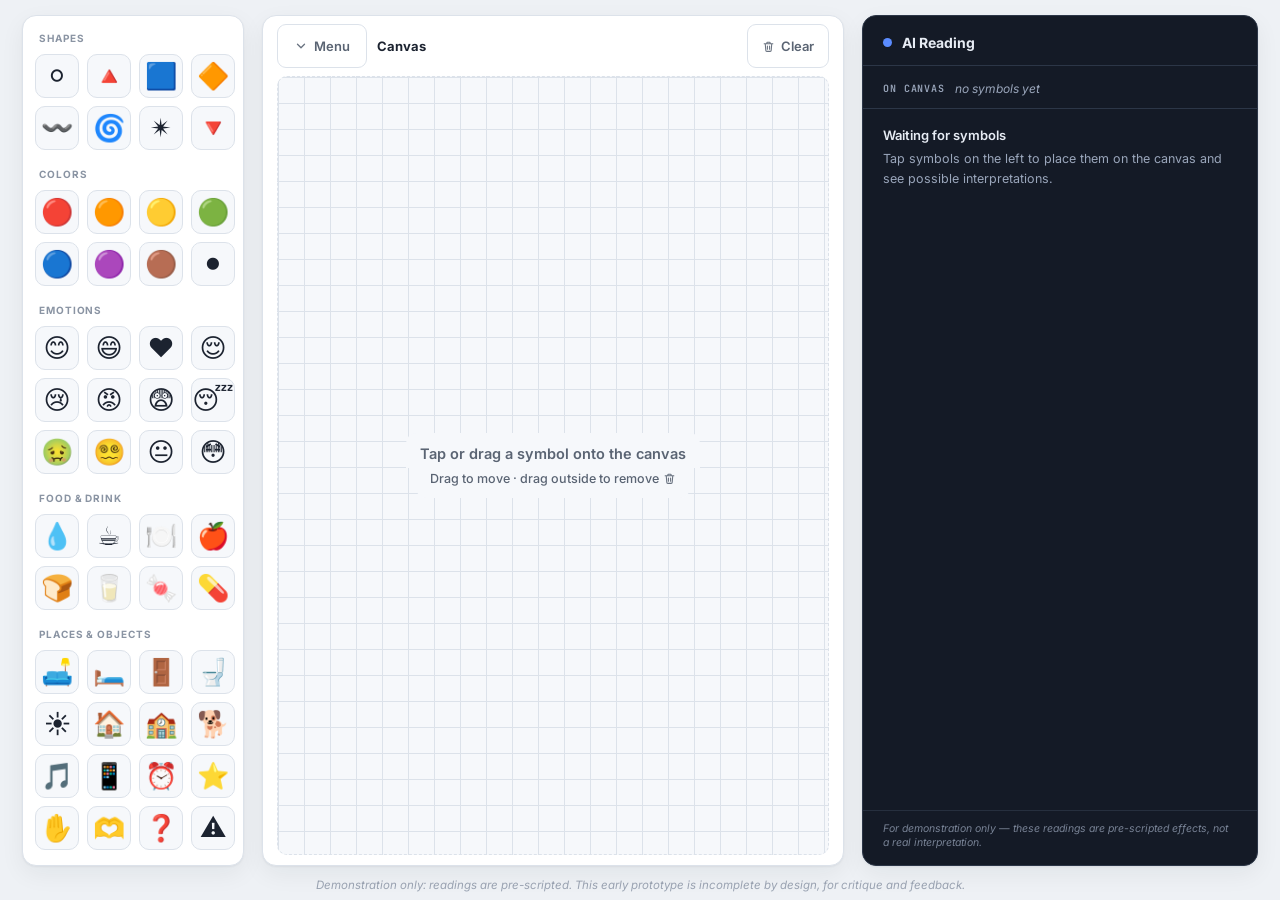
==== commit 9d2d8473: "Add files via upload" ====
--- a/app.html
+++ b/app.html
@@ -8,6 +8,18 @@
   <link rel="preconnect" href="https://fonts.gstatic.com" crossorigin />
   <link href="https://fonts.googleapis.com/css2?family=Inter:wght@400;500;600;700&family=JetBrains+Mono:wght@400;500&display=swap" rel="stylesheet" />
   <link rel="stylesheet" href="style.css" />
+  <!-- Early tablet detect: hide chrome before app.js so iPad does not flash a tall header -->
+  <script>
+    (function () {
+      try {
+        if (window.matchMedia(
+          "(max-width: 1366px), ((pointer: coarse) and (max-width: 1600px))"
+        ).matches) {
+          document.documentElement.classList.add("header-is-collapsed");
+        }
+      } catch (e) {}
+    })();
+  </script>
 </head>
 <body>
   <!-- Full bar collapses to height:0; open/close lives in the Canvas toolbar (not floating). -->
--- a/style.css
+++ b/style.css
@@ -123,8 +123,10 @@
 /*
  * Fully collapsed: zero layout height — workspace claims the full viewport.
  * Open/close control lives in the Canvas panel toolbar (see .header-chrome-toggle).
+ * Also keyed off html.header-is-collapsed for pre-JS paint on iPad.
  */
-.app-header.is-collapsed {
+.app-header.is-collapsed,
+html.header-is-collapsed .app-header {
   max-height: 0;
   opacity: 0;
   border-bottom-color: transparent;
